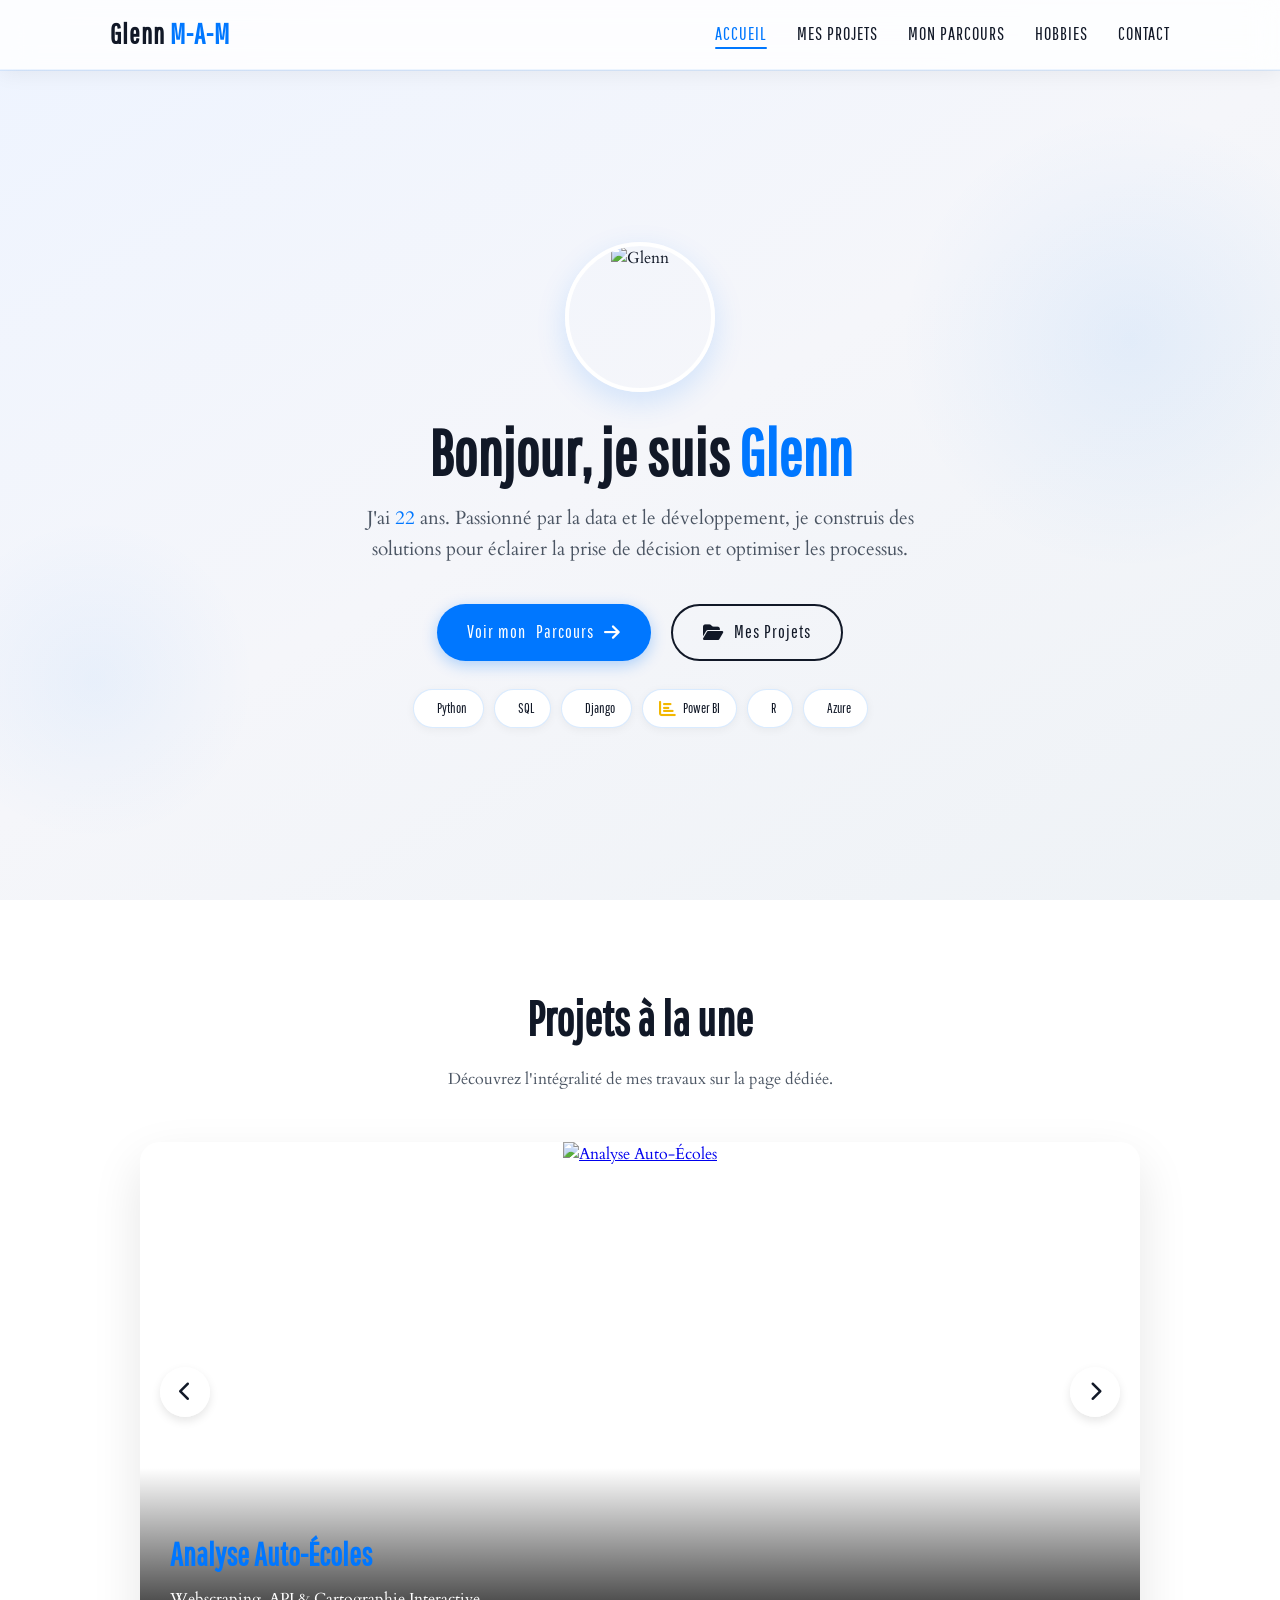
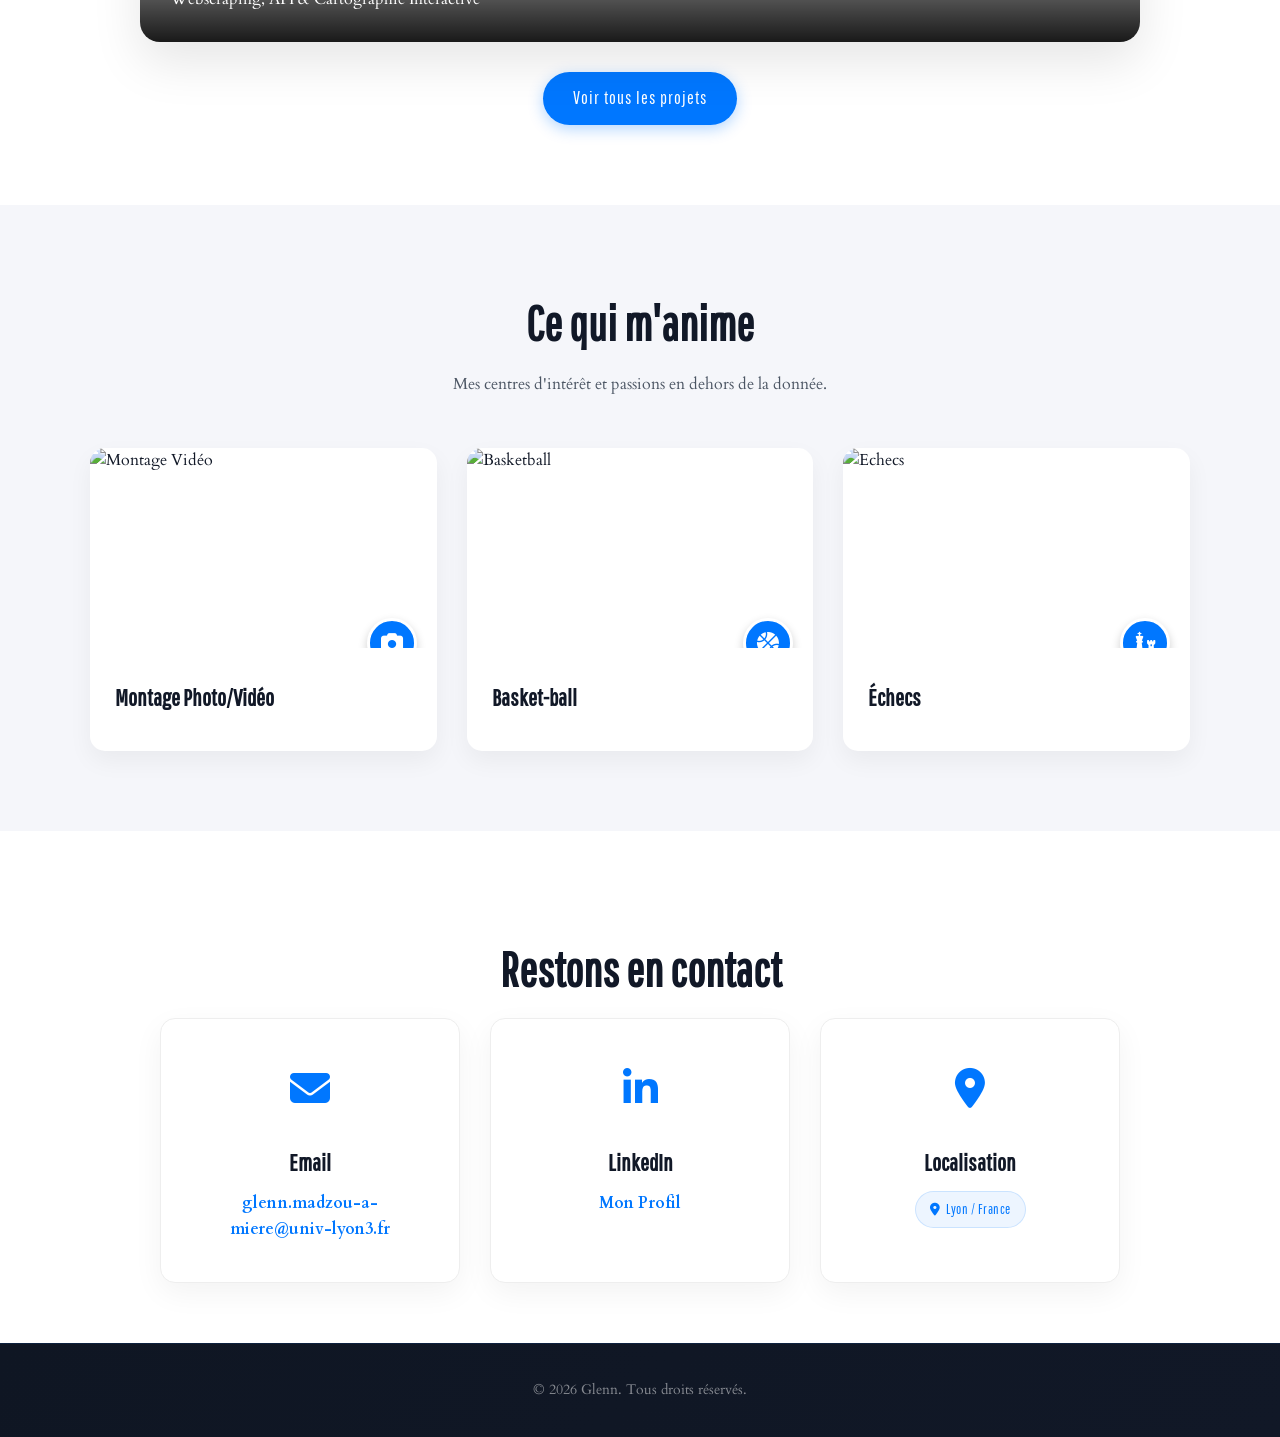
==== index.html @ 9a7e13b7 "Initial commit - Portfolio Glenn MADZOU-A-MIERE" ====
<!DOCTYPE html>
<html lang="fr">
<head>
    <meta charset="UTF-8">
    <meta name="viewport" content="width=device-width, initial-scale=1.0">
    <title>Portfolio — Glenn</title>
    
    <link href="https://fonts.googleapis.com/css2?family=Cardo&family=Pathway+Gothic+One&display=swap" rel="stylesheet">
    <link rel="stylesheet" href="https://cdnjs.cloudflare.com/ajax/libs/font-awesome/6.4.0/css/all.min.css">
    <link rel="stylesheet" href="https://cdn.jsdelivr.net/gh/devicons/devicon@v2.16.0/devicon.min.css">
    <link rel="stylesheet" href="./css/global.css">
    <style>
        /* Skill badges in hero */
        .hero-skills {
            display: flex;
            flex-wrap: wrap;
            justify-content: center;
            gap: 10px;
            margin-top: 28px;
        }
        .skill-badge {
            display: inline-flex;
            align-items: center;
            gap: 7px;
            padding: 7px 16px;
            background: var(--white);
            border: 1px solid rgba(0,119,255,0.15);
            border-radius: 30px;
            font-family: var(--font-title);
            font-size: 14px;
            color: var(--dark);
            box-shadow: 0 2px 10px rgba(0,0,0,0.05);
            transition: transform 0.2s ease, box-shadow 0.2s ease, border-color 0.2s ease;
        }
        .skill-badge i { font-size: 17px; }
        .skill-badge:hover {
            transform: translateY(-3px);
            box-shadow: 0 8px 20px rgba(0,119,255,0.12);
            border-color: rgba(0,119,255,0.35);
        }
        /* Modernized contact card */
        .contact-card {
            position: relative;
            overflow: hidden;
        }
        .contact-card::before {
            content: '';
            position: absolute;
            left: 0; top: 0;
            width: 3px; height: 0;
            background: var(--primary);
            border-radius: 3px 0 0 3px;
            transition: height 0.3s ease;
        }
        .contact-card:hover::before { height: 100%; }
    </style>
</head>
<body>

    <nav class="navbar">
        <div class="nav-container">
            <a href="#" class="logo">Glenn<span> M-A-M</span></a>
            <ul class="nav-links">
                <li><a href="#accueil" class="active">Accueil</a></li>
                <li><a href="projets.html">Mes Projets</a></li>
                <li><a href="parcours.html">Mon Parcours</a></li>
                <li><a href="hobbies.html">Hobbies</a></li>
                <li><a href="#contact">Contact</a></li>
            </ul>
            <div class="burger">
                <div class="line1"></div>
                <div class="line2"></div>
                <div class="line3"></div>
            </div>
        </div>
    </nav>

    <header class="hero" id="accueil">
        <div class="hero-content">
            <div class="profile-img-container">
                <img src="./image/photoGlenn.JPG" alt="Glenn" class="profile-img">
            </div>
            
            <h1>Bonjour, je suis <span class="text-highlight">Glenn</span></h1>
            
            <p class="hero-text">
                J'ai <span id="age-span" class="text-highlight bold"></span> ans. Passionné par la data et le développement, 
                je construis des solutions pour éclairer la prise de décision et optimiser les processus.
            </p>

            <div class="cta-buttons">
                <a href="parcours.html" class="btn btn-primary">
                    Voir mon <span class="bold">Parcours</span> <i class="fa-solid fa-arrow-right"></i>
                </a>
                <a href="projets.html" class="btn btn-outline">
                    <i class="fa-solid fa-folder-open"></i> Mes Projets
                </a>
            </div>
            <div class="hero-skills">
                <span class="skill-badge"><i class="devicon-python-plain colored"></i> Python</span>
                <span class="skill-badge"><i class="devicon-postgresql-plain colored"></i> SQL</span>
                <span class="skill-badge"><i class="devicon-django-plain colored"></i> Django</span>
                <span class="skill-badge"><i class="fa-solid fa-chart-bar" style="color:#f2b700"></i> Power BI</span>
                <span class="skill-badge"><i class="devicon-r-plain colored"></i> R</span>
                <span class="skill-badge"><i class="devicon-azure-plain colored"></i> Azure</span>
            </div>
        </div>
    </header>

    <section class="projects-section" id="projets-apercu">
        <h2 class="section-title">Projets à la une</h2>
        <p class="section-subtitle">Découvrez l'intégralité de mes travaux sur la page dédiée.</p>

        <div class="slider-container">
            <button class="slider-btn prev-btn" id="prevBtn">
                <i class="fa-solid fa-chevron-left"></i>
            </button>

            <div class="slider-wrapper">
                
                <div class="slide active">
                    <a href="projets.html" class="slide-link">
                        <img src="image/auto-ecoles.JPG" alt="Analyse Auto-Écoles">
                        <div class="slide-content">
                            <h3>Analyse Auto-Écoles</h3>
                            <p>Webscraping, API & Cartographie Interactive</p>
                        </div>
                    </a>
                </div>

                <div class="slide">
                    <a href="projets.html" class="slide-link">
                        <img src="image/sold_house.JPG" alt="Investissement Immobilier">
                        <div class="slide-content">
                            <h3>Investissement Immobilier</h3>
                            <p>Préparation de données et Dashboard dynamique</p>
                        </div>
                    </a>
                </div>

                <div class="slide">
                    <a href="projets.html" class="slide-link">
                         <img src="image/PUN_01.JPG" alt="Tableau de bord">
                        <div class="slide-content">
                            <h3>Tableau de bord Décisionnel</h3>
                            <p>État de l'art des étudiants de l'IUT de Poitiers</p>
                        </div>
                    </a>
                </div>

            </div>

            <button class="slider-btn next-btn" id="nextBtn">
                <i class="fa-solid fa-chevron-right"></i>
            </button>
            
            <div class="dots-container" id="dotsContainer"></div>
        </div>
        
        <div style="margin-top: 30px;">
            <a href="projets.html" class="btn btn-primary">Voir tous les projets</a>
        </div>
    </section>

    <section class="hobbies-section" id="hobbies">
        <div class="hobbies-container">
            <h2 class="section-title">Ce qui m'anime</h2>
            <p class="section-subtitle">Mes centres d'intérêt et passions en dehors de la donnée.</p>
            
            <div class="hobbies-grid">
                
                <a href="hobbies.html#montage" class="hobby-card">
                    <div class="hobby-img-box">
                        <img src="image/montage.JPG" alt="Montage Vidéo">
                        <div class="hobby-icon"><i class="fa-solid fa-camera"></i></div>
                    </div>
                    <div class="hobby-content">
                        <h3>Montage Photo/Vidéo</h3>
                    </div>
                </a>

                <a href="hobbies.html#basket" class="hobby-card">
                    <div class="hobby-img-box">
                        <img src="https://images.unsplash.com/photo-1546519638-68e109498ffc?ixlib=rb-4.0.3&auto=format&fit=crop&w=800&q=80" alt="Basketball">
                        <div class="hobby-icon"><i class="fa-solid fa-basketball"></i></div>
                    </div>
                    <div class="hobby-content">
                        <h3>Basket-ball</h3>
                    </div>
                </a>
                
                <a href="hobbies.html#echecs" class="hobby-card">
                    <div class="hobby-img-box">
                        <img src="./image/echecsIndex.WEBP" alt="Echecs">
                        <div class="hobby-icon"><i class="fa-solid fa-chess"></i></div>
                    </div>
                    <div class="hobby-content">
                        <h3>Échecs</h3>
                    </div>
                </a>

               
            </div>
        </div>
    </section>

    <section class="contact-section" id="contact">
        <div class="contact-container">
            <h2 class="section-title">Restons en contact</h2>
            
            <div class="contact-cards">
                
                <div class="contact-card">
                    <div class="icon-box"><i class="fa-solid fa-envelope"></i></div>
                    <h3>Email</h3>
                    <a href="mailto:glenn.madzou-a-miere@univ-lyon3.fr" class="contact-link">glenn.madzou-a-miere@univ-lyon3.fr</a>
                </div> 
                <div class="contact-card">
                    <div class="icon-box"><i class="fa-brands fa-linkedin-in"></i></div>
                    <h3>LinkedIn</h3>
                    <a href="https://www.linkedin.com/in/glenn-madzou-a-miere" target="_blank" class="contact-link">Mon Profil</a>
                </div>

                <div class="contact-card">
                    <div class="icon-box"><i class="fa-solid fa-location-dot"></i></div>
                    <h3>Localisation</h3>
                    <a href="https://share.google/5uQ5yOItN16KvZ741" target="_blank" class="location-link">
                        <i class="fa-solid fa-location-dot"></i>
                        <span>Lyon / France</span>
                    </a>
                </div>

            </div> 
        </div> 
    </section>

    <footer>
        <p>© 2026 Glenn. Tous droits réservés.</p>
    </footer>

    <script src="./js/main.js"></script>
</body>
</html>
---- css/global.css ----
/* =========================================
   GLOBAL.CSS - Style moderne pour le Portfolio
   ========================================= */

:root {
    --primary: #0077ff;
    --dark: #111827;
    --light: #f5f6fa;
    --white: #ffffff;
    --text-grey: #4b5563;
    --shadow: 0 10px 30px rgba(0, 119, 255, 0.15);
    --card-shadow: 0 10px 25px rgba(0,0,0,0.05);
    --transition: all 0.3s ease;
    
    /* Polices */
    --font-title: 'Pathway Gothic One', sans-serif;
    --font-text: 'Cardo', serif;
}

* { margin: 0; padding: 0; box-sizing: border-box; }

body {
    font-family: var(--font-text);
    background-color: var(--light);
    color: var(--dark);
    overflow-x: hidden;
    line-height: 1.6;
}

/* ================= NAVBAR ================= */
.navbar {
    background: rgba(255, 255, 255, 0.82);
    backdrop-filter: blur(14px);
    -webkit-backdrop-filter: blur(14px);
    height: 70px;
    width: 100%;
    position: fixed;
    top: 0;
    z-index: 1000;
    box-shadow: 0 1px 0 rgba(0,119,255,0.1), 0 4px 20px rgba(0,0,0,0.06);
    border-bottom: 1px solid rgba(0,119,255,0.07);
}

.nav-container {
    display: flex;
    justify-content: space-between;
    align-items: center;
    max-width: 1100px;
    margin: 0 auto;
    height: 100%;
    padding: 0 20px;
}

.logo {
    font-family: var(--font-title);
    font-size: 28px;
    text-decoration: none;
    color: var(--dark);
    font-weight: bold;
    letter-spacing: 1px;
    transition: opacity 0.2s ease;
}
.logo:hover { opacity: 0.8; }
.logo span { color: var(--primary); }

.nav-links { display: flex; list-style: none; gap: 30px; }
.nav-links li a {
    text-decoration: none;
    color: var(--dark);
    font-family: var(--font-title);
    font-size: 18px;
    text-transform: uppercase;
    transition: color 0.25s ease;
    letter-spacing: 1px;
    position: relative;
    padding-bottom: 3px;
}
/* Underline animé au hover */
.nav-links li a::after {
    content: '';
    position: absolute;
    bottom: -2px;
    left: 0;
    width: 0;
    height: 2px;
    background: var(--primary);
    border-radius: 2px;
    transition: width 0.3s ease;
}
.nav-links li a:hover::after,
.nav-links li a.active::after { width: 100%; }
.nav-links li a:hover, .nav-links li a.active { color: var(--primary); }

.burger { display: none; cursor: pointer; }
.burger div { width: 25px; height: 3px; background-color: var(--dark); margin: 5px; transition: var(--transition); }

/* ================= HERO SECTION ================= */
.hero {
    height: 100vh;
    display: flex;
    align-items: center;
    justify-content: center;
    text-align: center;
    padding: 70px 20px 0;
    background: linear-gradient(150deg, #eef4ff 0%, #f5f6fa 50%, #eef2f6 100%);
    position: relative;
    overflow: hidden;
}

/* Cercle décoratif en arrière-plan */
.hero::before {
    content: '';
    position: absolute;
    width: 500px;
    height: 500px;
    background: radial-gradient(circle, rgba(0,119,255,0.07), transparent 65%);
    top: 10%;
    right: -100px;
    border-radius: 50%;
    pointer-events: none;
}
.hero::after {
    content: '';
    position: absolute;
    width: 350px;
    height: 350px;
    background: radial-gradient(circle, rgba(0,119,255,0.05), transparent 65%);
    bottom: 5%;
    left: -80px;
    border-radius: 50%;
    pointer-events: none;
}

.hero-content { max-width: 800px; animation: fadeIn 1s ease-out; position: relative; z-index: 1; }
@keyframes fadeIn { from { opacity: 0; transform: translateY(20px); } to { opacity: 1; transform: translateY(0); } }

.profile-img-container {
    width: 150px;
    height: 150px;
    margin: 0 auto 25px;
    border-radius: 50%;
    overflow: hidden;
    border: 4px solid var(--white);
    box-shadow: var(--shadow);
}
.profile-img { width: 100%; height: 100%; object-fit: cover; }

.hero h1 {
    font-family: var(--font-title);
    font-size: 4rem;
    margin-bottom: 15px;
    color: var(--dark);
    line-height: 1.1;
}
.text-highlight { color: var(--primary); }

.hero-text {
    font-size: 1.2rem;
    color: var(--text-grey);
    margin-bottom: 40px;
    max-width: 600px;
    margin-left: auto;
    margin-right: auto;
}

.cta-buttons { display: flex; gap: 20px; justify-content: center; flex-wrap: wrap; }
.btn {
    padding: 12px 30px;
    border-radius: 50px;
    text-decoration: none;
    font-family: var(--font-title);
    font-size: 18px;
    letter-spacing: 1px;
    transition: var(--transition);
    display: inline-flex;
    align-items: center;
    gap: 10px;
}
.btn-primary { background-color: var(--primary); color: var(--white); box-shadow: 0 4px 15px rgba(0, 119, 255, 0.3); }
.btn-primary:hover { background-color: #005ecb; transform: translateY(-3px); }
.btn-outline { border: 2px solid var(--dark); color: var(--dark); }
.btn-outline:hover { background-color: var(--dark); color: var(--white); transform: translateY(-3px); }

/* ================= PROJECTS SLIDER ================= */
.projects-section { padding: 80px 20px; background: var(--white); text-align: center; }
.section-title { font-family: var(--font-title); font-size: 3rem; color: var(--dark); margin-bottom: 10px; }
.section-subtitle { color: var(--text-grey); margin-bottom: 50px; }

.slider-container {
    max-width: 1000px;
    margin: 0 auto;
    position: relative;
    overflow: hidden;
    border-radius: 20px;
    box-shadow: 0 20px 50px rgba(0,0,0,0.1);
}

.slider-wrapper { 
    height: 500px; 
    position: relative; 
    width: 100%;
}

/* --- CORRECTION ICI : GESTION DES SLIDES --- */
.slide {
    position: absolute; 
    top: 0; left: 0; 
    width: 100%; height: 100%;
    opacity: 0; 
    transition: opacity 0.6s ease-in-out;
    
    /* C'EST CETTE LIGNE QUI RÉPARE LES FLÈCHES : */
    pointer-events: none; /* Empêche l'image invisible de bloquer les clics */
    
    z-index: 1;
}

.slide.active { 
    opacity: 1; 
    pointer-events: all; /* Réactive les clics quand l'image est visible */
    z-index: 2;
}

.slide-link { display: block; width: 100%; height: 100%; position: relative; }
.slide img { width: 100%; height: 100%; object-fit: cover; transition: transform 0.8s ease; }
.slide:hover img { transform: scale(1.05); }

.slide-content {
    position: absolute; bottom: 0; left: 0; width: 100%;
    background: linear-gradient(to top, rgba(0,0,0,0.9), rgba(0,0,0,0));
    padding: 60px 30px 30px;
    text-align: left;
    color: var(--white);
    transform: translateY(20px);
    transition: transform 0.4s ease;
}
.slide.active .slide-content { transform: translateY(0); }
.slide-content h3 { font-family: var(--font-title); font-size: 32px; margin-bottom: 8px; color: var(--primary); }

/* --- CORRECTION ICI : BOUTONS FLÈCHES --- */
.slider-btn {
    position: absolute; top: 50%; transform: translateY(-50%);
    background: rgba(255,255,255,0.9);
    border: none; width: 50px; height: 50px; border-radius: 50%;
    cursor: pointer; font-size: 20px; color: var(--dark);
    box-shadow: 0 4px 10px rgba(0,0,0,0.1); transition: var(--transition); 
    
    z-index: 100; /* On force les flèches à être bien au-dessus de tout */
}
.slider-btn:hover { background: var(--primary); color: var(--white); }
.prev-btn { left: 20px; }
.next-btn { right: 20px; }

.dots-container {
    position: absolute; bottom: 20px; left: 50%; transform: translateX(-50%);
    display: flex; gap: 10px; z-index: 100;
}
.dot {
    width: 12px; height: 12px; background: rgba(255,255,255,0.5);
    border-radius: 50%; cursor: pointer; transition: var(--transition);
}
.dot.active { background: var(--primary); transform: scale(1.2); }

/* ================= CSS HOBBIES (Nouvelle version Galerie) ================= */
/* ================= HOBBIES SECTION (POUR L'ACCUEIL / INDEX.HTML) ================= */
/* Ce style gère uniquement les cartes de prévisualisation sur la page d'accueil */

.hobbies-section {
    padding: 80px 20px;
    background-color: var(--light);
    text-align: center;
}

.hobbies-container { 
    max-width: 1100px; 
    margin: 0 auto; 
}

/* La grille des cartes sur l'accueil */
.hobbies-grid {
    display: grid;
    /* Adapte auto : 3 colonnes sur PC, 2 ou 1 sur mobile */
    grid-template-columns: repeat(auto-fit, minmax(280px, 1fr));
    gap: 30px;
    margin-top: 40px;
}

/* Le style de la carte individuelle */
.hobby-card {
    background: var(--white);
    border-radius: 15px;
    overflow: hidden;
    box-shadow: var(--card-shadow);
    transition: var(--transition);
    text-align: left;
    display: block;      /* Important pour le lien <a> */
    text-decoration: none;
    color: inherit;
    position: relative;
    height: 100%;       /* Pour que toutes les cartes aient la même hauteur */
}

.hobby-card:hover {
    transform: translateY(-10px);
    box-shadow: 0 15px 30px rgba(0,0,0,0.1);
}

/* Zone Image */
.hobby-img-box {
    height: 200px;
    width: 100%;
    position: relative;
    overflow: hidden;
}

.hobby-img-box img {
    width: 100%;
    height: 100%;
    object-fit: cover;
    transition: transform 0.5s ease;
}

.hobby-card:hover .hobby-img-box img { 
    transform: scale(1.1); 
}

/* La petite icône ronde */
.hobby-icon {
    position: absolute;
    bottom: -20px;
    right: 20px;
    width: 50px;
    height: 50px;
    background: var(--primary);
    color: var(--white);
    border-radius: 50%;
    display: flex;
    align-items: center;
    justify-content: center;
    font-size: 22px;
    box-shadow: 0 4px 10px rgba(0,0,0,0.2);
    border: 3px solid var(--white);
    z-index: 2;
}

/* Contenu texte */
.hobby-content { 
    padding: 30px 25px 25px; 
}

.hobby-content h3 {
    font-family: var(--font-title);
    font-size: 24px;
    margin-bottom: 10px;
    color: var(--dark);
}

.hobby-content p {
    font-size: 15px;
    color: var(--text-grey);
    line-height: 1.5;
}
/* En-tête */
.hobbies-header {
  text-align: center;
  margin-top: 40px;
  margin-bottom: 60px;
  padding: 0 20px;
}

.hobbies-header h1 {
  font-family: 'Pathway Gothic One', sans-serif;
  font-size: 42px;
  color: #0077ff;
  margin-bottom: 10px;
}

.hobbies-header .subtitle {
  font-size: 16px;
  color: #555;
  max-width: 600px;
  margin: 0 auto;
}

/* Séparateur entre les sections */
.hobby-separator {
    border: 0;
    height: 1px;
    background-image: linear-gradient(to right, rgba(0, 0, 0, 0), rgba(0, 0, 0, 0.1), rgba(0, 0, 0, 0));
    margin: 60px 0;
}

/* --- STRUCTURE D'UNE SECTION HOBBY --- */
.hobby-section {
    max-width: 1200px;
    margin: 0 auto 40px;
    padding: 0 20px;
}

/* Texte Intro */
.hobby-intro {
    text-align: center;
    max-width: 800px;
    margin: 0 auto 40px;
}

.hobby-intro h2 {
    font-family: 'Pathway Gothic One', sans-serif;
    font-size: 32px;
    color: var(--dark);
    margin-bottom: 15px;
    display: flex;
    align-items: center;
    justify-content: center;
    gap: 10px;
}

.hobby-intro h2 i {
    color: var(--primary);
    font-size: 28px;
}

.hobby-intro p {
    font-size: 16px;
    line-height: 1.6;
    color: var(--text-grey);
}

/* --- LA GALERIE 4 ITEMS --- */
.hobby-gallery {
    display: grid;
    /* Sur grand écran : 4 colonnes égales */
    grid-template-columns: repeat(4, 1fr); 
    gap: 15px;
    width: 100%;
}

.gallery-item {
    position: relative;
    height: 250px; /* Hauteur fixe pour uniformiser */
    border-radius: 12px;
    overflow: hidden;
    box-shadow: 0 4px 15px rgba(0,0,0,0.1);
    transition: transform 0.3s ease;
    cursor: pointer;
    background: #000; /* Fond noir au cas où l'image ne charge pas */
}

/* Effet Zoom au survol */
.gallery-item:hover {
    transform: translateY(-5px);
    box-shadow: 0 10px 25px rgba(0,0,0,0.2);
}

.gallery-item img, 
.gallery-item video,
.gallery-item iframe {
    width: 100%;
    height: 100%;
    object-fit: cover; /* Remplit le carré sans déformer */
    transition: opacity 0.3s ease;
}

.gallery-item:hover img {
    opacity: 0.9;
}

/* Style spécifique pour les items vidéo (icône play) */
.video-item .play-icon {
    position: absolute;
    top: 50%;
    left: 50%;
    transform: translate(-50%, -50%);
    font-size: 40px;
    color: white;
    opacity: 0.8;
    text-shadow: 0 2px 10px rgba(0,0,0,0.5);
    pointer-events: none;
}

/* --- RESPONSIVE --- */

/* Tablette : Grille 2x2 */
@media (max-width: 900px) {
    .hobby-gallery {
        grid-template-columns: repeat(2, 1fr);
    }
}

/* Mobile : Les uns sous les autres */
@media (max-width: 500px) {
    .hobby-gallery {
        grid-template-columns: 1fr;
    }
    .gallery-item {
        height: 200px;
    }
    .hobbies-header h1 {
        font-size: 32px;
    }
}

/* ================= CONTACT SECTION ================= */
.contact-section { padding: 100px 20px 60px; background: var(--white); text-align: center; }
.contact-intro { max-width: 600px; margin: 0 auto 50px; color: var(--text-grey); }

.contact-cards { display: flex; justify-content: center; gap: 30px; flex-wrap: wrap; }

.contact-card {
    background: var(--white); 
    padding: 40px; 
    border-radius: 15px; 
    width: 100%;
    max-width: 300px; 
    box-shadow: 0 10px 30px rgba(0,0,0,0.05); 
    transition: var(--transition); 
    border: 1px solid #eee;
}

.contact-card:hover { transform: translateY(-10px); border-color: var(--primary); }

.icon-box { font-size: 40px; color: var(--primary); margin-bottom: 20px; }
.contact-card h3 { font-family: var(--font-title); font-size: 24px; margin-bottom: 10px; }
.contact-link { color: var(--primary); text-decoration: none; font-weight: bold; }

/* ================= FOOTER ================= */
footer {
    text-align: center;
    padding: 35px 20px;
    background: linear-gradient(135deg, #0f1623 0%, #111827 100%);
    color: rgba(255,255,255,0.5);
    font-size: 14px;
    border-top: 1px solid rgba(0,119,255,0.12);
}

/* ================= LOCATION LINK (global — utilisé sur index.html) ================= */
.location-link {
    display: inline-flex;
    align-items: center;
    gap: 6px;
    padding: 6px 14px;
    border-radius: 30px;
    background: rgba(0,119,255,0.07);
    color: var(--primary);
    text-decoration: none;
    font-size: 14px;
    font-family: var(--font-title);
    letter-spacing: 0.5px;
    transition: background 0.25s ease, color 0.25s ease, transform 0.2s ease, box-shadow 0.25s ease;
    border: 1px solid rgba(0,119,255,0.15);
}
.location-link i { font-size: 13px; flex-shrink: 0; transition: transform 0.25s ease; }
.location-link:hover {
    background: var(--primary);
    color: #fff;
    border-color: var(--primary);
    transform: translateY(-2px);
    box-shadow: 0 6px 16px rgba(0,119,255,0.25);
}
.location-link:hover i { transform: scale(1.2); }

/* ================= PAGE PROJETS ================= */
.page-header {
    text-align: center;
    padding: 60px 20px 40px;
    background: var(--white);
}

.projects-container {
    max-width: 1100px;
    margin: 0 auto;
    padding: 20px 20px 80px;
}

.year-section {
    margin-bottom: 60px;
}

.year-title {
    font-family: var(--font-title);
    font-size: 36px;
    color: var(--primary);
    border-bottom: 2px solid #e0e0e0;
    padding-bottom: 10px;
    margin-bottom: 30px;
    display: inline-block;
}

.projects-grid {
    display: grid;
    grid-template-columns: repeat(auto-fit, minmax(300px, 1fr));
    gap: 30px;
}

/* --- CARTES PROJETS --- */
.project-card {
    position: relative;
    height: 250px;
    border-radius: 15px;
    overflow: hidden;
    cursor: pointer;
    box-shadow: var(--card-shadow);
    transition: var(--transition);
}

.project-card img {
    width: 100%;
    height: 100%;
    object-fit: cover;
    transition: transform 0.5s ease;
}

.project-overlay {
    position: absolute;
    top: 0;
    left: 0;
    width: 100%;
    height: 100%;
    background: rgba(0, 119, 255, 0.85);
    color: var(--white);
    display: flex;
    flex-direction: column;
    justify-content: center;
    align-items: center;
    opacity: 0;
    transition: opacity 0.3s ease;
}

.project-overlay h3 {
    font-family: var(--font-title);
    font-size: 28px;
    margin-bottom: 5px;
    transform: translateY(20px);
    transition: transform 0.3s ease;
}

.project-overlay span {
    font-size: 16px;
    font-weight: bold;
    transform: translateY(20px);
    transition: transform 0.3s ease 0.1s;
}

.project-overlay i {
    font-size: 30px;
    margin-top: 15px;
    transform: scale(0);
    transition: transform 0.3s ease 0.2s;
}

.project-card:hover { transform: translateY(-5px); }
.project-card:hover img { transform: scale(1.1); }
.project-card:hover .project-overlay { opacity: 1; }
.project-card:hover .project-overlay h3,
.project-card:hover .project-overlay span { transform: translateY(0); }
.project-card:hover .project-overlay i { transform: scale(1); }

/* ================= MODALE (POP-UP) ================= */
.modal {
    display: none;
    position: fixed; 
    z-index: 2000; 
    left: 0;
    top: 0;
    width: 100%; 
    height: 100%; 
    overflow: auto; 
    background-color: rgba(0,0,0,0.6);
    backdrop-filter: blur(5px);
    animation: fadeInModal 0.3s;
}

@keyframes fadeInModal { from {opacity: 0;} to {opacity: 1;} }

.modal-content {
    background-color: var(--white);
    margin: 10% auto;
    padding: 40px;
    border-radius: 15px;
    width: 90%;
    max-width: 600px;
    position: relative;
    box-shadow: 0 25px 50px rgba(0,0,0,0.2);
    animation: slideInModal 0.3s;
}

@keyframes slideInModal { from {transform: translateY(-50px);} to {transform: translateY(0);} }

.close-modal {
    color: #aaa;
    float: right;
    font-size: 28px;
    font-weight: bold;
    cursor: pointer;
    transition: 0.2s;
}

.close-modal:hover { color: var(--dark); }

#modal-title {
    font-family: var(--font-title);
    font-size: 32px;
    color: var(--primary);
    margin-bottom: 10px;
}

.modal-meta {
    font-size: 14px;
    color: #888;
    margin-bottom: 15px;
    text-transform: uppercase;
    letter-spacing: 1px;
}

.tech-badge {
    display: inline-block;
    background: #eef2f6;
    color: var(--dark);
    padding: 5px 12px;
    border-radius: 4px;
    font-size: 14px;
    font-weight: bold;
    margin-bottom: 20px;
}

.modal-description {
    font-size: 16px;
    line-height: 1.6;
    color: var(--text-grey);
    margin-bottom: 30px;
}

.modal-actions {
    display: flex;
    gap: 15px;
    flex-wrap: wrap;
}

/* Responsive */
@media (max-width: 768px) {
    .nav-links {
        position: absolute; right: 0; height: 92vh; top: 70px;
        background-color: var(--white); display: flex; flex-direction: column;
        align-items: center; justify-content: center; width: 100%;
        transform: translateX(100%); transition: transform 0.5s ease-in;
        box-shadow: -5px 0 15px rgba(0,0,0,0.05);
    }
    .nav-links.nav-active { transform: translateX(0%); }
    .burger { display: block; }
    
    .hero h1 { font-size: 2.8rem; }
    .slider-wrapper { height: 400px; }
    .slide-content h3 { font-size: 24px; }
    
    /* Modal responsive */
    .modal-content { margin: 20% auto; width: 95%; padding: 25px; }
    .modal-actions { flex-direction: column; }
    .modal-actions .btn { width: 100%; justify-content: center; }
}
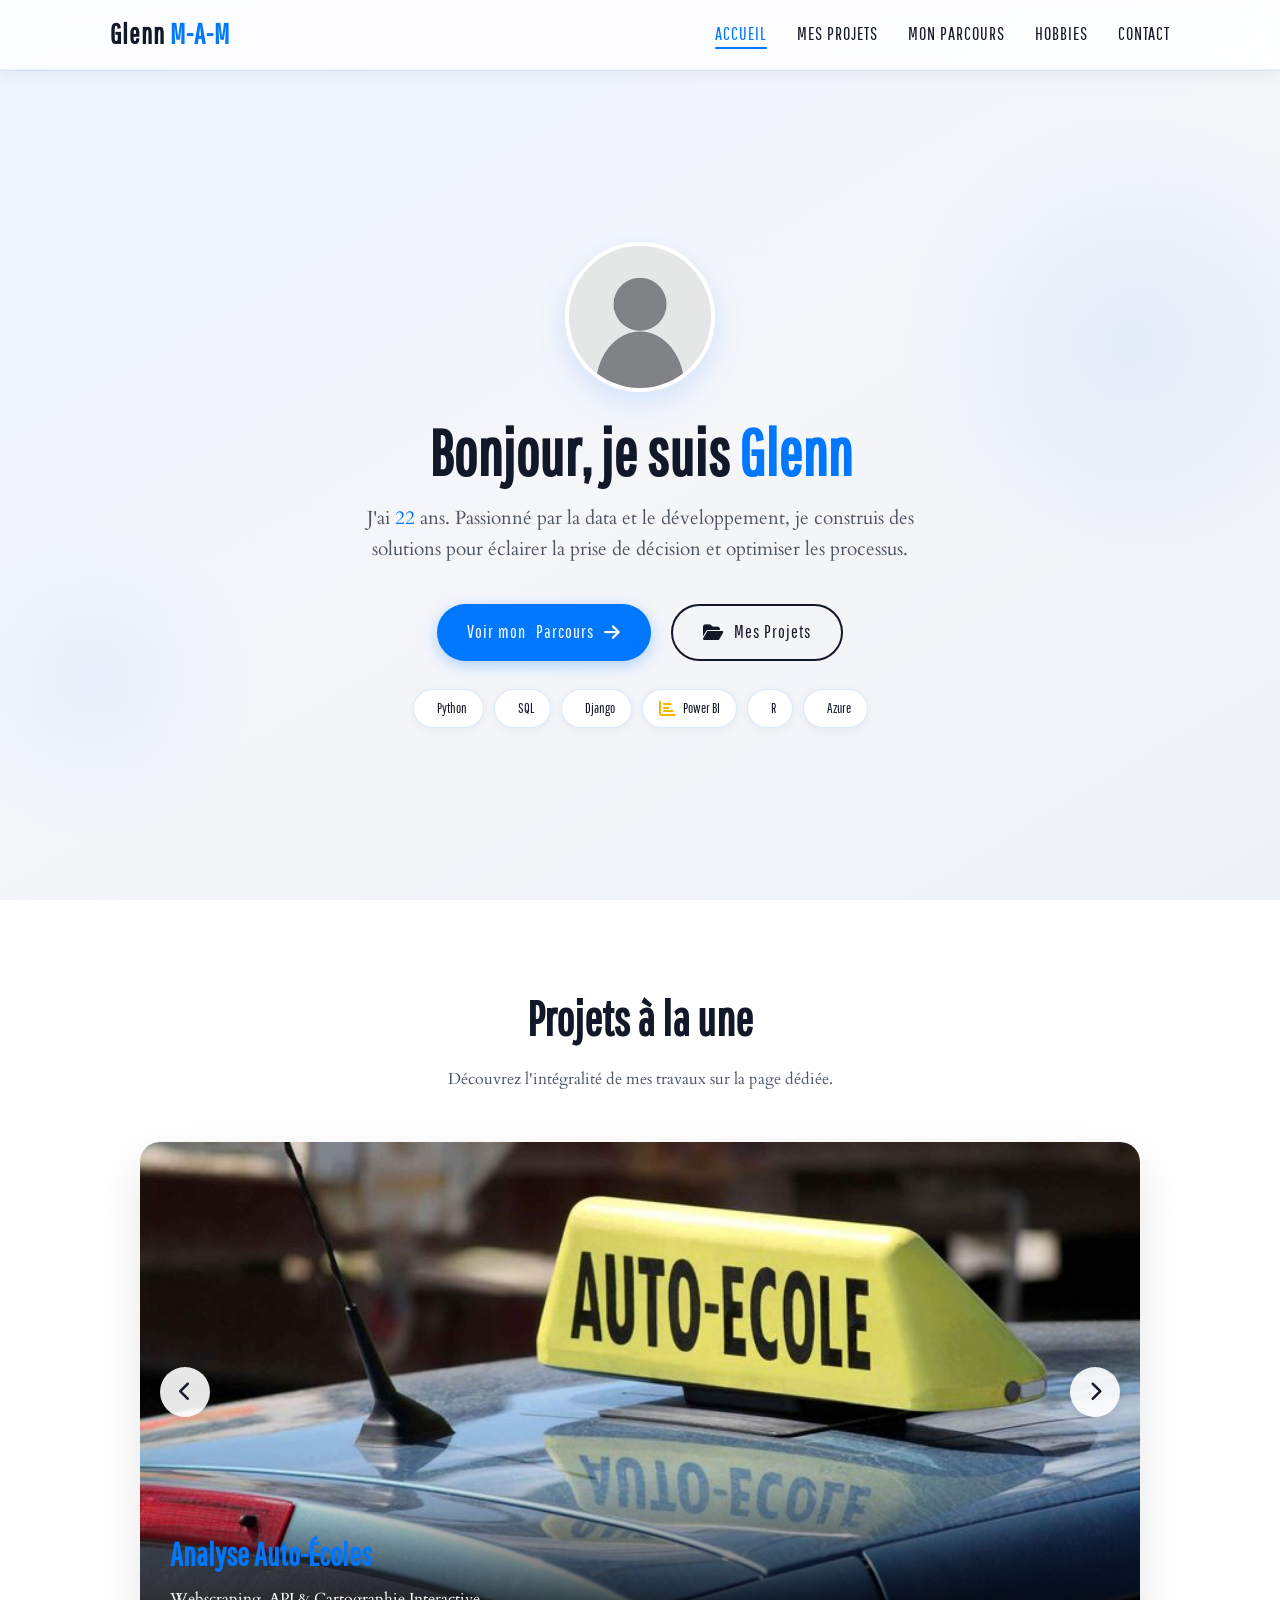
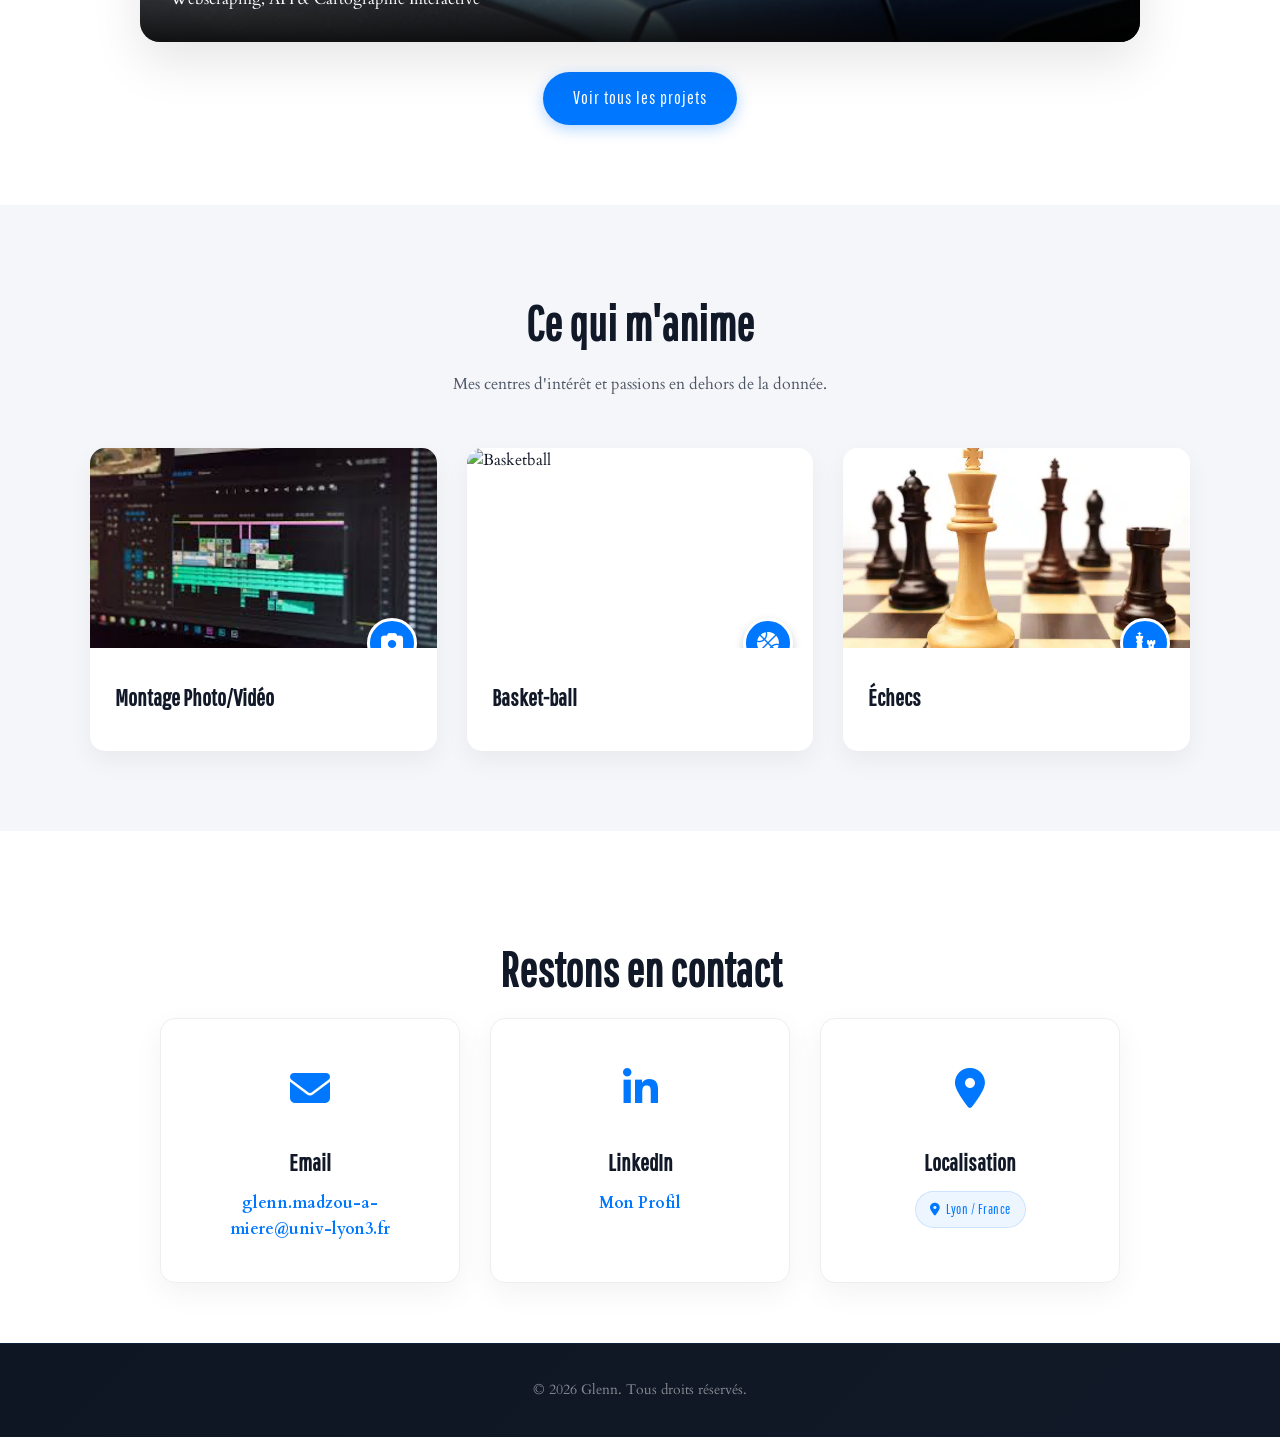
==== commit b986c3db: "Fix: lowercase image extensions for Linux/GitHub Pages + exclude node_modules" ====
--- a/index.html
+++ b/index.html
@@ -78,7 +78,7 @@
     <header class="hero" id="accueil">
         <div class="hero-content">
             <div class="profile-img-container">
-                <img src="./image/photoGlenn.JPG" alt="Glenn" class="profile-img">
+                <img src="./image/photoGlenn.jpg" alt="Glenn" class="profile-img">
             </div>
             
             <h1>Bonjour, je suis <span class="text-highlight">Glenn</span></h1>
@@ -120,7 +120,7 @@
                 
                 <div class="slide active">
                     <a href="projets.html" class="slide-link">
-                        <img src="image/auto-ecoles.JPG" alt="Analyse Auto-Écoles">
+                        <img src="image/auto-ecoles.jpg" alt="Analyse Auto-Écoles">
                         <div class="slide-content">
                             <h3>Analyse Auto-Écoles</h3>
                             <p>Webscraping, API & Cartographie Interactive</p>
@@ -130,7 +130,7 @@
 
                 <div class="slide">
                     <a href="projets.html" class="slide-link">
-                        <img src="image/sold_house.JPG" alt="Investissement Immobilier">
+                        <img src="image/sold_house.jpg" alt="Investissement Immobilier">
                         <div class="slide-content">
                             <h3>Investissement Immobilier</h3>
                             <p>Préparation de données et Dashboard dynamique</p>
@@ -140,7 +140,7 @@
 
                 <div class="slide">
                     <a href="projets.html" class="slide-link">
-                         <img src="image/PUN_01.JPG" alt="Tableau de bord">
+                         <img src="image/PUN_01.jpg" alt="Tableau de bord">
                         <div class="slide-content">
                             <h3>Tableau de bord Décisionnel</h3>
                             <p>État de l'art des étudiants de l'IUT de Poitiers</p>
@@ -171,7 +171,7 @@
                 
                 <a href="hobbies.html#montage" class="hobby-card">
                     <div class="hobby-img-box">
-                        <img src="image/montage.JPG" alt="Montage Vidéo">
+                        <img src="image/montage.jpg" alt="Montage Vidéo">
                         <div class="hobby-icon"><i class="fa-solid fa-camera"></i></div>
                     </div>
                     <div class="hobby-content">
@@ -191,7 +191,7 @@
                 
                 <a href="hobbies.html#echecs" class="hobby-card">
                     <div class="hobby-img-box">
-                        <img src="./image/echecsIndex.WEBP" alt="Echecs">
+                        <img src="./image/echecsIndex.webp" alt="Echecs">
                         <div class="hobby-icon"><i class="fa-solid fa-chess"></i></div>
                     </div>
                     <div class="hobby-content">
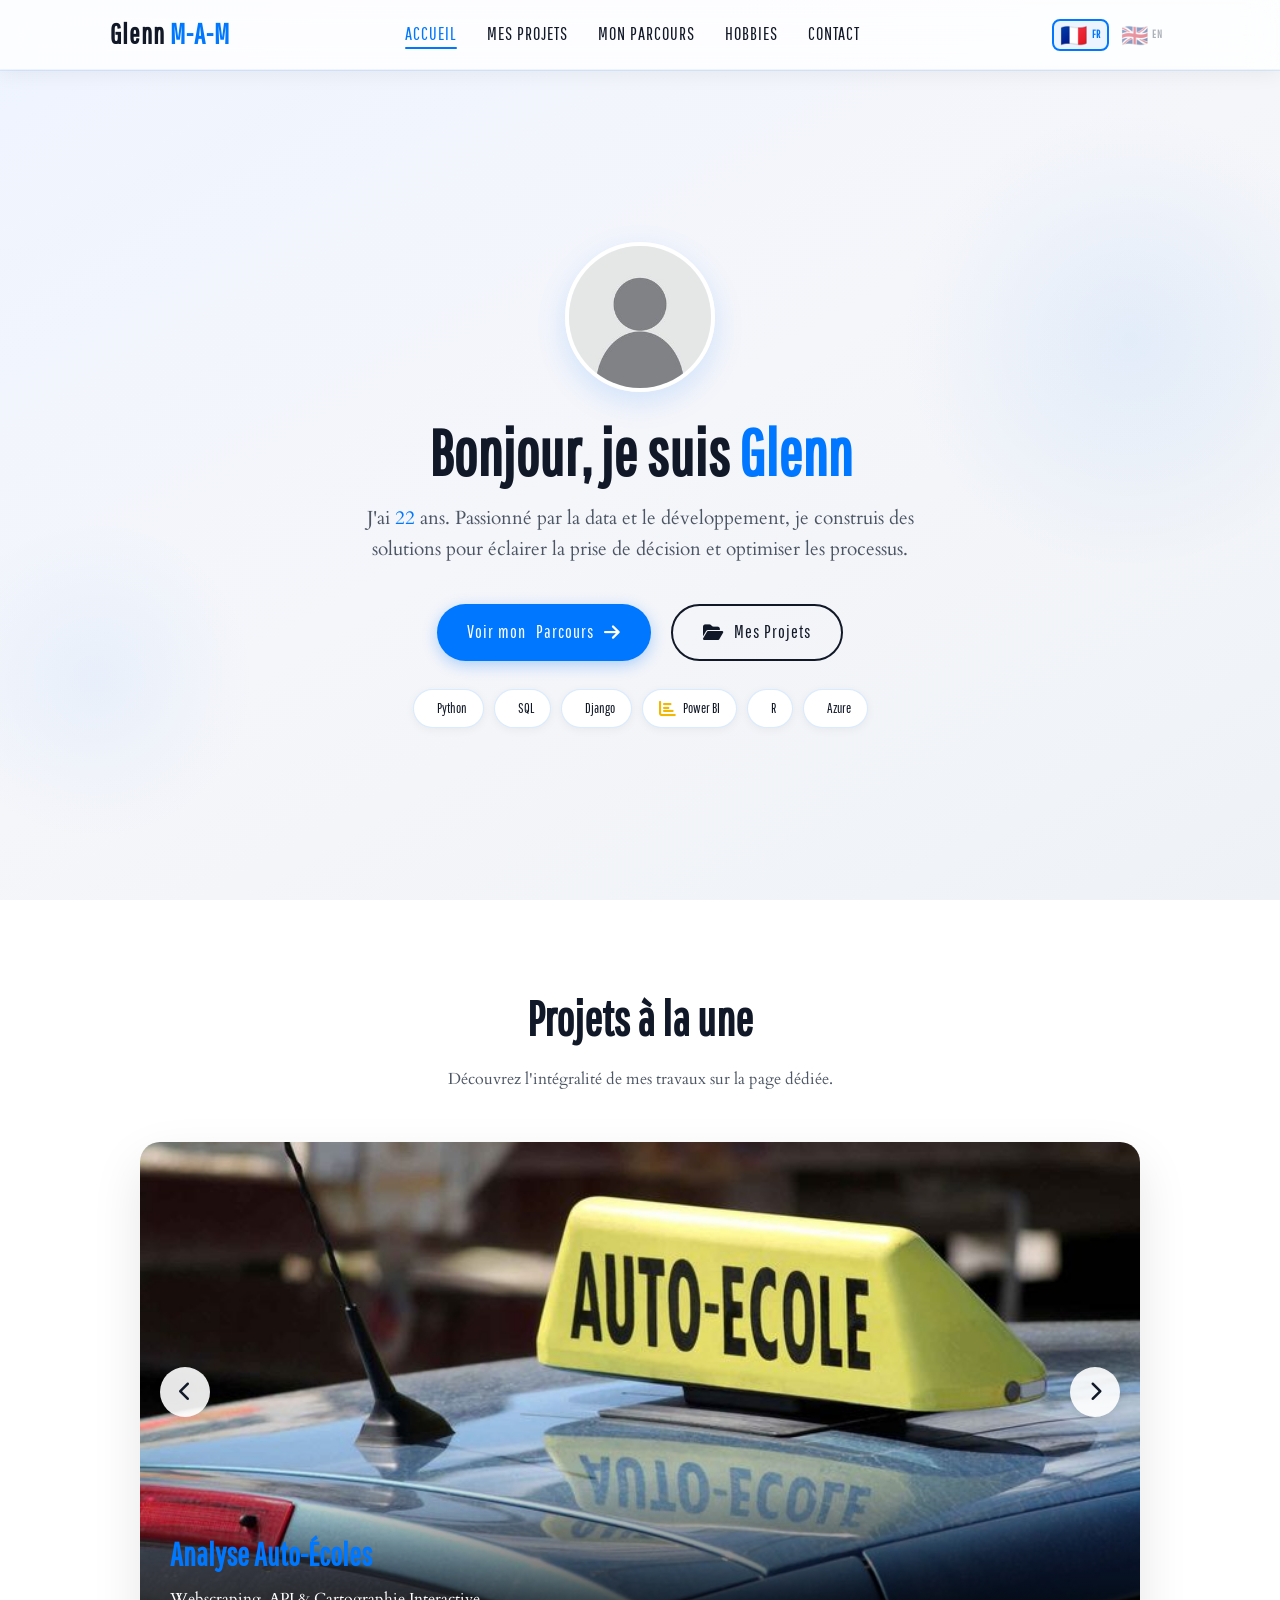
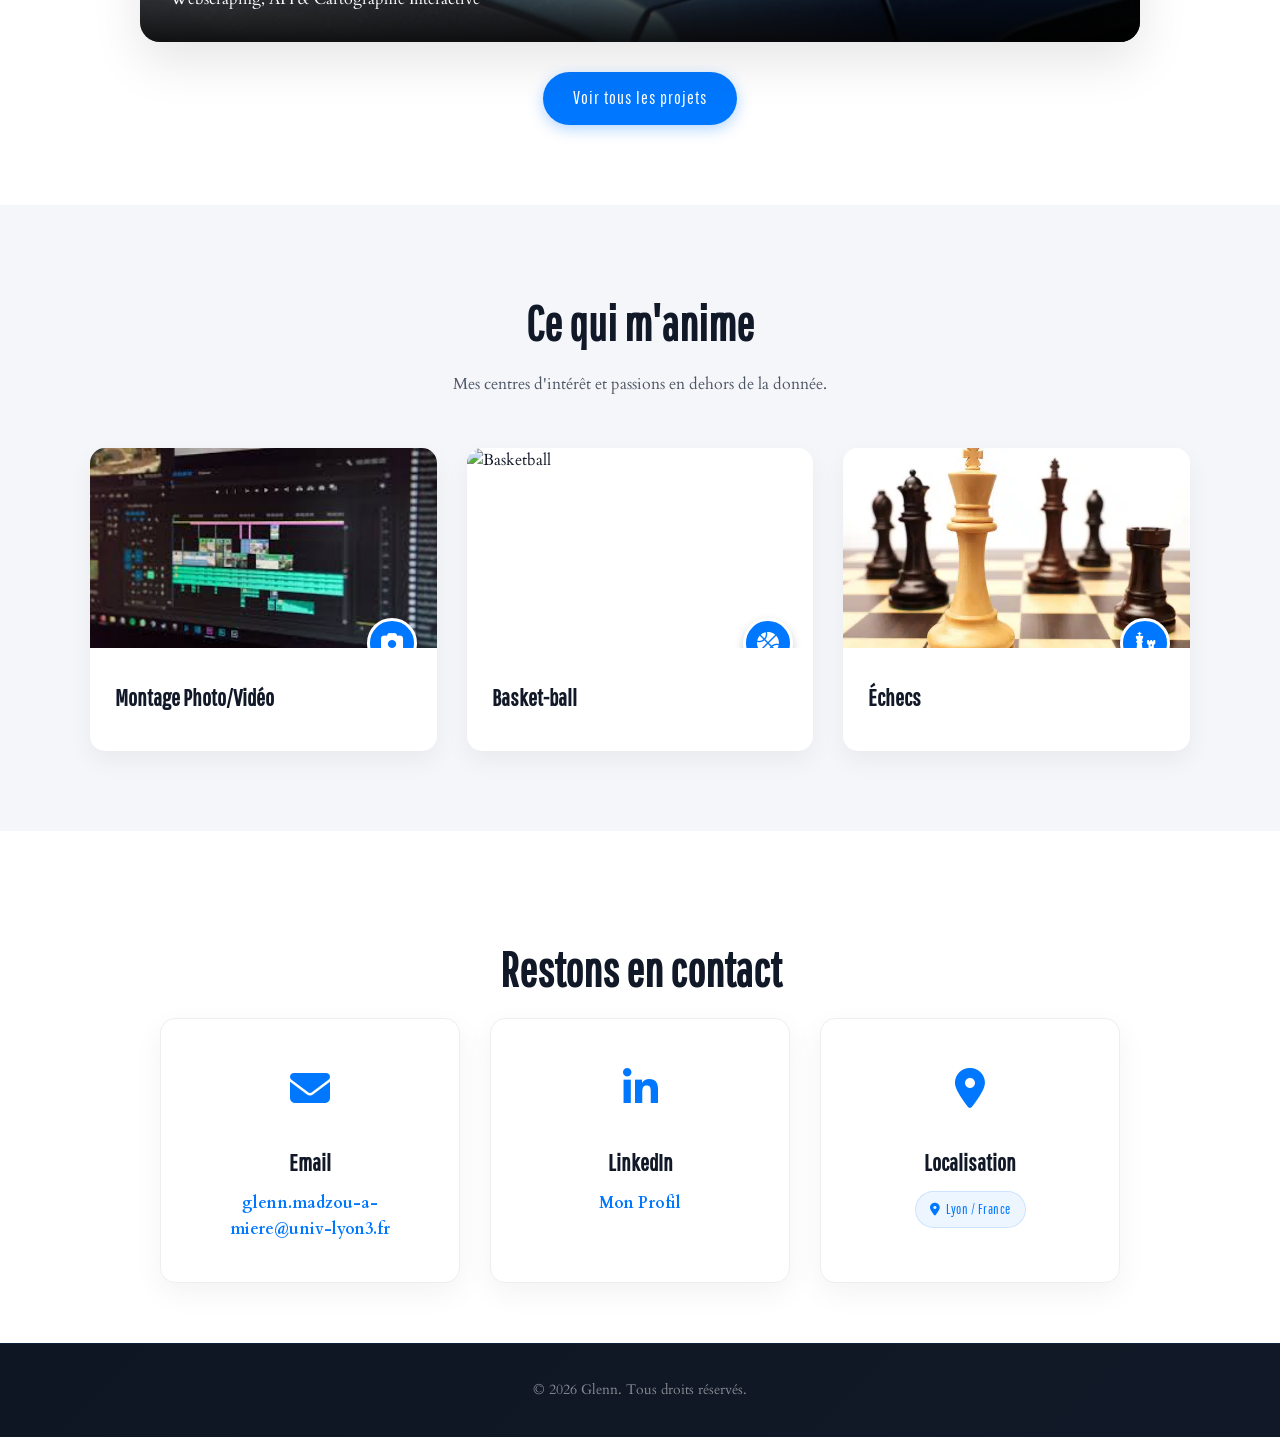
==== commit 75746404: "feat: Add FR/EN language switcher + QR code in README" ====
--- a/index.html
+++ b/index.html
@@ -61,17 +61,21 @@
         <div class="nav-container">
             <a href="#" class="logo">Glenn<span> M-A-M</span></a>
             <ul class="nav-links">
-                <li><a href="#accueil" class="active">Accueil</a></li>
-                <li><a href="projets.html">Mes Projets</a></li>
-                <li><a href="parcours.html">Mon Parcours</a></li>
+                <li><a href="#accueil" class="active" data-i18n="nav.home">Accueil</a></li>
+                <li><a href="projets.html" data-i18n="nav.projects">Mes Projets</a></li>
+                <li><a href="parcours.html" data-i18n="nav.journey">Mon Parcours</a></li>
                 <li><a href="hobbies.html">Hobbies</a></li>
-                <li><a href="#contact">Contact</a></li>
+                <li><a href="#contact" data-i18n="nav.contact">Contact</a></li>
             </ul>
             <div class="burger">
                 <div class="line1"></div>
                 <div class="line2"></div>
                 <div class="line3"></div>
             </div>
+            <div class="lang-toggle">
+                <button class="lang-btn active" data-lang="fr" aria-label="Français">🇫🇷 <span class="lang-code">FR</span></button>
+                <button class="lang-btn" data-lang="en" aria-label="English">🇬🇧 <span class="lang-code">EN</span></button>
+            </div>
         </div>
     </nav>
 
@@ -81,18 +85,18 @@
                 <img src="./image/photoGlenn.jpg" alt="Glenn" class="profile-img">
             </div>
             
-            <h1>Bonjour, je suis <span class="text-highlight">Glenn</span></h1>
-            
-            <p class="hero-text">
+            <h1 data-i18n="hero.greeting">Bonjour, je suis <span class="text-highlight">Glenn</span></h1>
+            
+            <p class="hero-text" data-i18n="hero.text">
                 J'ai <span id="age-span" class="text-highlight bold"></span> ans. Passionné par la data et le développement, 
                 je construis des solutions pour éclairer la prise de décision et optimiser les processus.
             </p>
 
             <div class="cta-buttons">
-                <a href="parcours.html" class="btn btn-primary">
+                <a href="parcours.html" class="btn btn-primary" data-i18n="hero.btn.journey">
                     Voir mon <span class="bold">Parcours</span> <i class="fa-solid fa-arrow-right"></i>
                 </a>
-                <a href="projets.html" class="btn btn-outline">
+                <a href="projets.html" class="btn btn-outline" data-i18n="hero.btn.projects">
                     <i class="fa-solid fa-folder-open"></i> Mes Projets
                 </a>
             </div>
@@ -108,8 +112,8 @@
     </header>
 
     <section class="projects-section" id="projets-apercu">
-        <h2 class="section-title">Projets à la une</h2>
-        <p class="section-subtitle">Découvrez l'intégralité de mes travaux sur la page dédiée.</p>
+        <h2 class="section-title" data-i18n="featured.title">Projets à la une</h2>
+        <p class="section-subtitle" data-i18n="featured.subtitle">Découvrez l'intégralité de mes travaux sur la page dédiée.</p>
 
         <div class="slider-container">
             <button class="slider-btn prev-btn" id="prevBtn">
@@ -122,8 +126,8 @@
                     <a href="projets.html" class="slide-link">
                         <img src="image/auto-ecoles.jpg" alt="Analyse Auto-Écoles">
                         <div class="slide-content">
-                            <h3>Analyse Auto-Écoles</h3>
-                            <p>Webscraping, API & Cartographie Interactive</p>
+                            <h3 data-i18n="featured.slide1.title">Analyse Auto-Écoles</h3>
+                            <p data-i18n="featured.slide1.desc">Webscraping, API & Cartographie Interactive</p>
                         </div>
                     </a>
                 </div>
@@ -132,8 +136,8 @@
                     <a href="projets.html" class="slide-link">
                         <img src="image/sold_house.jpg" alt="Investissement Immobilier">
                         <div class="slide-content">
-                            <h3>Investissement Immobilier</h3>
-                            <p>Préparation de données et Dashboard dynamique</p>
+                            <h3 data-i18n="featured.slide2.title">Investissement Immobilier</h3>
+                            <p data-i18n="featured.slide2.desc">Préparation de données et Dashboard dynamique</p>
                         </div>
                     </a>
                 </div>
@@ -142,8 +146,8 @@
                     <a href="projets.html" class="slide-link">
                          <img src="image/PUN_01.jpg" alt="Tableau de bord">
                         <div class="slide-content">
-                            <h3>Tableau de bord Décisionnel</h3>
-                            <p>État de l'art des étudiants de l'IUT de Poitiers</p>
+                            <h3 data-i18n="featured.slide3.title">Tableau de bord Décisionnel</h3>
+                            <p data-i18n="featured.slide3.desc">État de l'art des étudiants de l'IUT de Poitiers</p>
                         </div>
                     </a>
                 </div>
@@ -158,14 +162,14 @@
         </div>
         
         <div style="margin-top: 30px;">
-            <a href="projets.html" class="btn btn-primary">Voir tous les projets</a>
+            <a href="projets.html" class="btn btn-primary" data-i18n="featured.all">Voir tous les projets</a>
         </div>
     </section>
 
     <section class="hobbies-section" id="hobbies">
         <div class="hobbies-container">
-            <h2 class="section-title">Ce qui m'anime</h2>
-            <p class="section-subtitle">Mes centres d'intérêt et passions en dehors de la donnée.</p>
+            <h2 class="section-title" data-i18n="index.hobbies.title">Ce qui m'anime</h2>
+            <p class="section-subtitle" data-i18n="index.hobbies.subtitle">Mes centres d'intérêt et passions en dehors de la donnée.</p>
             
             <div class="hobbies-grid">
                 
@@ -175,7 +179,7 @@
                         <div class="hobby-icon"><i class="fa-solid fa-camera"></i></div>
                     </div>
                     <div class="hobby-content">
-                        <h3>Montage Photo/Vidéo</h3>
+                        <h3 data-i18n="index.hobbies.video">Montage Photo/Vidéo</h3>
                     </div>
                 </a>
 
@@ -185,7 +189,7 @@
                         <div class="hobby-icon"><i class="fa-solid fa-basketball"></i></div>
                     </div>
                     <div class="hobby-content">
-                        <h3>Basket-ball</h3>
+                        <h3 data-i18n="index.hobbies.basket">Basket-ball</h3>
                     </div>
                 </a>
                 
@@ -195,7 +199,7 @@
                         <div class="hobby-icon"><i class="fa-solid fa-chess"></i></div>
                     </div>
                     <div class="hobby-content">
-                        <h3>Échecs</h3>
+                        <h3 data-i18n="index.hobbies.chess">Échecs</h3>
                     </div>
                 </a>
 
@@ -206,24 +210,24 @@
 
     <section class="contact-section" id="contact">
         <div class="contact-container">
-            <h2 class="section-title">Restons en contact</h2>
+            <h2 class="section-title" data-i18n="contact.title">Restons en contact</h2>
             
             <div class="contact-cards">
                 
                 <div class="contact-card">
                     <div class="icon-box"><i class="fa-solid fa-envelope"></i></div>
-                    <h3>Email</h3>
+                    <h3 data-i18n="contact.email.label">Email</h3>
                     <a href="mailto:glenn.madzou-a-miere@univ-lyon3.fr" class="contact-link">glenn.madzou-a-miere@univ-lyon3.fr</a>
                 </div> 
                 <div class="contact-card">
                     <div class="icon-box"><i class="fa-brands fa-linkedin-in"></i></div>
-                    <h3>LinkedIn</h3>
-                    <a href="https://www.linkedin.com/in/glenn-madzou-a-miere" target="_blank" class="contact-link">Mon Profil</a>
+                    <h3 data-i18n="contact.linkedin.label">LinkedIn</h3>
+                    <a href="https://www.linkedin.com/in/glenn-madzou-a-miere" target="_blank" class="contact-link" data-i18n="contact.linkedin.link">Mon Profil</a>
                 </div>
 
                 <div class="contact-card">
                     <div class="icon-box"><i class="fa-solid fa-location-dot"></i></div>
-                    <h3>Localisation</h3>
+                    <h3 data-i18n="contact.location.label">Localisation</h3>
                     <a href="https://share.google/5uQ5yOItN16KvZ741" target="_blank" class="location-link">
                         <i class="fa-solid fa-location-dot"></i>
                         <span>Lyon / France</span>
@@ -235,9 +239,11 @@
     </section>
 
     <footer>
-        <p>© 2026 Glenn. Tous droits réservés.</p>
+        <p data-i18n="footer">© 2026 Glenn. Tous droits réservés.</p>
     </footer>
 
+    <script src="./js/i18n.js"></script>
     <script src="./js/main.js"></script>
+    <script src="./js/age.js"></script>
 </body>
 </html>
--- a/css/global.css
+++ b/css/global.css
@@ -1,759 +1,811 @@
-/* =========================================
-   GLOBAL.CSS - Style moderne pour le Portfolio
-   ========================================= */
-
-:root {
-    --primary: #0077ff;
-    --dark: #111827;
-    --light: #f5f6fa;
-    --white: #ffffff;
-    --text-grey: #4b5563;
-    --shadow: 0 10px 30px rgba(0, 119, 255, 0.15);
-    --card-shadow: 0 10px 25px rgba(0,0,0,0.05);
-    --transition: all 0.3s ease;
-    
-    /* Polices */
-    --font-title: 'Pathway Gothic One', sans-serif;
-    --font-text: 'Cardo', serif;
-}
-
-* { margin: 0; padding: 0; box-sizing: border-box; }
-
-body {
-    font-family: var(--font-text);
-    background-color: var(--light);
-    color: var(--dark);
-    overflow-x: hidden;
-    line-height: 1.6;
-}
-
-/* ================= NAVBAR ================= */
-.navbar {
-    background: rgba(255, 255, 255, 0.82);
-    backdrop-filter: blur(14px);
-    -webkit-backdrop-filter: blur(14px);
-    height: 70px;
-    width: 100%;
-    position: fixed;
-    top: 0;
-    z-index: 1000;
-    box-shadow: 0 1px 0 rgba(0,119,255,0.1), 0 4px 20px rgba(0,0,0,0.06);
-    border-bottom: 1px solid rgba(0,119,255,0.07);
-}
-
-.nav-container {
-    display: flex;
-    justify-content: space-between;
-    align-items: center;
-    max-width: 1100px;
-    margin: 0 auto;
-    height: 100%;
-    padding: 0 20px;
-}
-
-.logo {
-    font-family: var(--font-title);
-    font-size: 28px;
-    text-decoration: none;
-    color: var(--dark);
-    font-weight: bold;
-    letter-spacing: 1px;
-    transition: opacity 0.2s ease;
-}
-.logo:hover { opacity: 0.8; }
-.logo span { color: var(--primary); }
-
-.nav-links { display: flex; list-style: none; gap: 30px; }
-.nav-links li a {
-    text-decoration: none;
-    color: var(--dark);
-    font-family: var(--font-title);
-    font-size: 18px;
-    text-transform: uppercase;
-    transition: color 0.25s ease;
-    letter-spacing: 1px;
-    position: relative;
-    padding-bottom: 3px;
-}
-/* Underline animé au hover */
-.nav-links li a::after {
-    content: '';
-    position: absolute;
-    bottom: -2px;
-    left: 0;
-    width: 0;
-    height: 2px;
-    background: var(--primary);
-    border-radius: 2px;
-    transition: width 0.3s ease;
-}
-.nav-links li a:hover::after,
-.nav-links li a.active::after { width: 100%; }
-.nav-links li a:hover, .nav-links li a.active { color: var(--primary); }
-
-.burger { display: none; cursor: pointer; }
-.burger div { width: 25px; height: 3px; background-color: var(--dark); margin: 5px; transition: var(--transition); }
-
-/* ================= HERO SECTION ================= */
-.hero {
-    height: 100vh;
-    display: flex;
-    align-items: center;
-    justify-content: center;
-    text-align: center;
-    padding: 70px 20px 0;
-    background: linear-gradient(150deg, #eef4ff 0%, #f5f6fa 50%, #eef2f6 100%);
-    position: relative;
-    overflow: hidden;
-}
-
-/* Cercle décoratif en arrière-plan */
-.hero::before {
-    content: '';
-    position: absolute;
-    width: 500px;
-    height: 500px;
-    background: radial-gradient(circle, rgba(0,119,255,0.07), transparent 65%);
-    top: 10%;
-    right: -100px;
-    border-radius: 50%;
-    pointer-events: none;
-}
-.hero::after {
-    content: '';
-    position: absolute;
-    width: 350px;
-    height: 350px;
-    background: radial-gradient(circle, rgba(0,119,255,0.05), transparent 65%);
-    bottom: 5%;
-    left: -80px;
-    border-radius: 50%;
-    pointer-events: none;
-}
-
-.hero-content { max-width: 800px; animation: fadeIn 1s ease-out; position: relative; z-index: 1; }
-@keyframes fadeIn { from { opacity: 0; transform: translateY(20px); } to { opacity: 1; transform: translateY(0); } }
-
-.profile-img-container {
-    width: 150px;
-    height: 150px;
-    margin: 0 auto 25px;
-    border-radius: 50%;
-    overflow: hidden;
-    border: 4px solid var(--white);
-    box-shadow: var(--shadow);
-}
-.profile-img { width: 100%; height: 100%; object-fit: cover; }
-
-.hero h1 {
-    font-family: var(--font-title);
-    font-size: 4rem;
-    margin-bottom: 15px;
-    color: var(--dark);
-    line-height: 1.1;
-}
-.text-highlight { color: var(--primary); }
-
-.hero-text {
-    font-size: 1.2rem;
-    color: var(--text-grey);
-    margin-bottom: 40px;
-    max-width: 600px;
-    margin-left: auto;
-    margin-right: auto;
-}
-
-.cta-buttons { display: flex; gap: 20px; justify-content: center; flex-wrap: wrap; }
-.btn {
-    padding: 12px 30px;
-    border-radius: 50px;
-    text-decoration: none;
-    font-family: var(--font-title);
-    font-size: 18px;
-    letter-spacing: 1px;
-    transition: var(--transition);
-    display: inline-flex;
-    align-items: center;
-    gap: 10px;
-}
-.btn-primary { background-color: var(--primary); color: var(--white); box-shadow: 0 4px 15px rgba(0, 119, 255, 0.3); }
-.btn-primary:hover { background-color: #005ecb; transform: translateY(-3px); }
-.btn-outline { border: 2px solid var(--dark); color: var(--dark); }
-.btn-outline:hover { background-color: var(--dark); color: var(--white); transform: translateY(-3px); }
-
-/* ================= PROJECTS SLIDER ================= */
-.projects-section { padding: 80px 20px; background: var(--white); text-align: center; }
-.section-title { font-family: var(--font-title); font-size: 3rem; color: var(--dark); margin-bottom: 10px; }
-.section-subtitle { color: var(--text-grey); margin-bottom: 50px; }
-
-.slider-container {
-    max-width: 1000px;
-    margin: 0 auto;
-    position: relative;
-    overflow: hidden;
-    border-radius: 20px;
-    box-shadow: 0 20px 50px rgba(0,0,0,0.1);
-}
-
-.slider-wrapper { 
-    height: 500px; 
-    position: relative; 
-    width: 100%;
-}
-
-/* --- CORRECTION ICI : GESTION DES SLIDES --- */
-.slide {
-    position: absolute; 
-    top: 0; left: 0; 
-    width: 100%; height: 100%;
-    opacity: 0; 
-    transition: opacity 0.6s ease-in-out;
-    
-    /* C'EST CETTE LIGNE QUI RÉPARE LES FLÈCHES : */
-    pointer-events: none; /* Empêche l'image invisible de bloquer les clics */
-    
-    z-index: 1;
-}
-
-.slide.active { 
-    opacity: 1; 
-    pointer-events: all; /* Réactive les clics quand l'image est visible */
-    z-index: 2;
-}
-
-.slide-link { display: block; width: 100%; height: 100%; position: relative; }
-.slide img { width: 100%; height: 100%; object-fit: cover; transition: transform 0.8s ease; }
-.slide:hover img { transform: scale(1.05); }
-
-.slide-content {
-    position: absolute; bottom: 0; left: 0; width: 100%;
-    background: linear-gradient(to top, rgba(0,0,0,0.9), rgba(0,0,0,0));
-    padding: 60px 30px 30px;
-    text-align: left;
-    color: var(--white);
-    transform: translateY(20px);
-    transition: transform 0.4s ease;
-}
-.slide.active .slide-content { transform: translateY(0); }
-.slide-content h3 { font-family: var(--font-title); font-size: 32px; margin-bottom: 8px; color: var(--primary); }
-
-/* --- CORRECTION ICI : BOUTONS FLÈCHES --- */
-.slider-btn {
-    position: absolute; top: 50%; transform: translateY(-50%);
-    background: rgba(255,255,255,0.9);
-    border: none; width: 50px; height: 50px; border-radius: 50%;
-    cursor: pointer; font-size: 20px; color: var(--dark);
-    box-shadow: 0 4px 10px rgba(0,0,0,0.1); transition: var(--transition); 
-    
-    z-index: 100; /* On force les flèches à être bien au-dessus de tout */
-}
-.slider-btn:hover { background: var(--primary); color: var(--white); }
-.prev-btn { left: 20px; }
-.next-btn { right: 20px; }
-
-.dots-container {
-    position: absolute; bottom: 20px; left: 50%; transform: translateX(-50%);
-    display: flex; gap: 10px; z-index: 100;
-}
-.dot {
-    width: 12px; height: 12px; background: rgba(255,255,255,0.5);
-    border-radius: 50%; cursor: pointer; transition: var(--transition);
-}
-.dot.active { background: var(--primary); transform: scale(1.2); }
-
-/* ================= CSS HOBBIES (Nouvelle version Galerie) ================= */
-/* ================= HOBBIES SECTION (POUR L'ACCUEIL / INDEX.HTML) ================= */
-/* Ce style gère uniquement les cartes de prévisualisation sur la page d'accueil */
-
-.hobbies-section {
-    padding: 80px 20px;
-    background-color: var(--light);
-    text-align: center;
-}
-
-.hobbies-container { 
-    max-width: 1100px; 
-    margin: 0 auto; 
-}
-
-/* La grille des cartes sur l'accueil */
-.hobbies-grid {
-    display: grid;
-    /* Adapte auto : 3 colonnes sur PC, 2 ou 1 sur mobile */
-    grid-template-columns: repeat(auto-fit, minmax(280px, 1fr));
-    gap: 30px;
-    margin-top: 40px;
-}
-
-/* Le style de la carte individuelle */
-.hobby-card {
-    background: var(--white);
-    border-radius: 15px;
-    overflow: hidden;
-    box-shadow: var(--card-shadow);
-    transition: var(--transition);
-    text-align: left;
-    display: block;      /* Important pour le lien <a> */
-    text-decoration: none;
-    color: inherit;
-    position: relative;
-    height: 100%;       /* Pour que toutes les cartes aient la même hauteur */
-}
-
-.hobby-card:hover {
-    transform: translateY(-10px);
-    box-shadow: 0 15px 30px rgba(0,0,0,0.1);
-}
-
-/* Zone Image */
-.hobby-img-box {
-    height: 200px;
-    width: 100%;
-    position: relative;
-    overflow: hidden;
-}
-
-.hobby-img-box img {
-    width: 100%;
-    height: 100%;
-    object-fit: cover;
-    transition: transform 0.5s ease;
-}
-
-.hobby-card:hover .hobby-img-box img { 
-    transform: scale(1.1); 
-}
-
-/* La petite icône ronde */
-.hobby-icon {
-    position: absolute;
-    bottom: -20px;
-    right: 20px;
-    width: 50px;
-    height: 50px;
-    background: var(--primary);
-    color: var(--white);
-    border-radius: 50%;
-    display: flex;
-    align-items: center;
-    justify-content: center;
-    font-size: 22px;
-    box-shadow: 0 4px 10px rgba(0,0,0,0.2);
-    border: 3px solid var(--white);
-    z-index: 2;
-}
-
-/* Contenu texte */
-.hobby-content { 
-    padding: 30px 25px 25px; 
-}
-
-.hobby-content h3 {
-    font-family: var(--font-title);
-    font-size: 24px;
-    margin-bottom: 10px;
-    color: var(--dark);
-}
-
-.hobby-content p {
-    font-size: 15px;
-    color: var(--text-grey);
-    line-height: 1.5;
-}
-/* En-tête */
-.hobbies-header {
-  text-align: center;
-  margin-top: 40px;
-  margin-bottom: 60px;
-  padding: 0 20px;
-}
-
-.hobbies-header h1 {
-  font-family: 'Pathway Gothic One', sans-serif;
-  font-size: 42px;
-  color: #0077ff;
-  margin-bottom: 10px;
-}
-
-.hobbies-header .subtitle {
-  font-size: 16px;
-  color: #555;
-  max-width: 600px;
-  margin: 0 auto;
-}
-
-/* Séparateur entre les sections */
-.hobby-separator {
-    border: 0;
-    height: 1px;
-    background-image: linear-gradient(to right, rgba(0, 0, 0, 0), rgba(0, 0, 0, 0.1), rgba(0, 0, 0, 0));
-    margin: 60px 0;
-}
-
-/* --- STRUCTURE D'UNE SECTION HOBBY --- */
-.hobby-section {
-    max-width: 1200px;
-    margin: 0 auto 40px;
-    padding: 0 20px;
-}
-
-/* Texte Intro */
-.hobby-intro {
-    text-align: center;
-    max-width: 800px;
-    margin: 0 auto 40px;
-}
-
-.hobby-intro h2 {
-    font-family: 'Pathway Gothic One', sans-serif;
-    font-size: 32px;
-    color: var(--dark);
-    margin-bottom: 15px;
-    display: flex;
-    align-items: center;
-    justify-content: center;
-    gap: 10px;
-}
-
-.hobby-intro h2 i {
-    color: var(--primary);
-    font-size: 28px;
-}
-
-.hobby-intro p {
-    font-size: 16px;
-    line-height: 1.6;
-    color: var(--text-grey);
-}
-
-/* --- LA GALERIE 4 ITEMS --- */
-.hobby-gallery {
-    display: grid;
-    /* Sur grand écran : 4 colonnes égales */
-    grid-template-columns: repeat(4, 1fr); 
-    gap: 15px;
-    width: 100%;
-}
-
-.gallery-item {
-    position: relative;
-    height: 250px; /* Hauteur fixe pour uniformiser */
-    border-radius: 12px;
-    overflow: hidden;
-    box-shadow: 0 4px 15px rgba(0,0,0,0.1);
-    transition: transform 0.3s ease;
-    cursor: pointer;
-    background: #000; /* Fond noir au cas où l'image ne charge pas */
-}
-
-/* Effet Zoom au survol */
-.gallery-item:hover {
-    transform: translateY(-5px);
-    box-shadow: 0 10px 25px rgba(0,0,0,0.2);
-}
-
-.gallery-item img, 
-.gallery-item video,
-.gallery-item iframe {
-    width: 100%;
-    height: 100%;
-    object-fit: cover; /* Remplit le carré sans déformer */
-    transition: opacity 0.3s ease;
-}
-
-.gallery-item:hover img {
-    opacity: 0.9;
-}
-
-/* Style spécifique pour les items vidéo (icône play) */
-.video-item .play-icon {
-    position: absolute;
-    top: 50%;
-    left: 50%;
-    transform: translate(-50%, -50%);
-    font-size: 40px;
-    color: white;
-    opacity: 0.8;
-    text-shadow: 0 2px 10px rgba(0,0,0,0.5);
-    pointer-events: none;
-}
-
-/* --- RESPONSIVE --- */
-
-/* Tablette : Grille 2x2 */
-@media (max-width: 900px) {
-    .hobby-gallery {
-        grid-template-columns: repeat(2, 1fr);
-    }
-}
-
-/* Mobile : Les uns sous les autres */
-@media (max-width: 500px) {
-    .hobby-gallery {
-        grid-template-columns: 1fr;
-    }
-    .gallery-item {
-        height: 200px;
-    }
-    .hobbies-header h1 {
-        font-size: 32px;
-    }
-}
-
-/* ================= CONTACT SECTION ================= */
-.contact-section { padding: 100px 20px 60px; background: var(--white); text-align: center; }
-.contact-intro { max-width: 600px; margin: 0 auto 50px; color: var(--text-grey); }
-
-.contact-cards { display: flex; justify-content: center; gap: 30px; flex-wrap: wrap; }
-
-.contact-card {
-    background: var(--white); 
-    padding: 40px; 
-    border-radius: 15px; 
-    width: 100%;
-    max-width: 300px; 
-    box-shadow: 0 10px 30px rgba(0,0,0,0.05); 
-    transition: var(--transition); 
-    border: 1px solid #eee;
-}
-
-.contact-card:hover { transform: translateY(-10px); border-color: var(--primary); }
-
-.icon-box { font-size: 40px; color: var(--primary); margin-bottom: 20px; }
-.contact-card h3 { font-family: var(--font-title); font-size: 24px; margin-bottom: 10px; }
-.contact-link { color: var(--primary); text-decoration: none; font-weight: bold; }
-
-/* ================= FOOTER ================= */
-footer {
-    text-align: center;
-    padding: 35px 20px;
-    background: linear-gradient(135deg, #0f1623 0%, #111827 100%);
-    color: rgba(255,255,255,0.5);
-    font-size: 14px;
-    border-top: 1px solid rgba(0,119,255,0.12);
-}
-
-/* ================= LOCATION LINK (global — utilisé sur index.html) ================= */
-.location-link {
-    display: inline-flex;
-    align-items: center;
-    gap: 6px;
-    padding: 6px 14px;
-    border-radius: 30px;
-    background: rgba(0,119,255,0.07);
-    color: var(--primary);
-    text-decoration: none;
-    font-size: 14px;
-    font-family: var(--font-title);
-    letter-spacing: 0.5px;
-    transition: background 0.25s ease, color 0.25s ease, transform 0.2s ease, box-shadow 0.25s ease;
-    border: 1px solid rgba(0,119,255,0.15);
-}
-.location-link i { font-size: 13px; flex-shrink: 0; transition: transform 0.25s ease; }
-.location-link:hover {
-    background: var(--primary);
-    color: #fff;
-    border-color: var(--primary);
-    transform: translateY(-2px);
-    box-shadow: 0 6px 16px rgba(0,119,255,0.25);
-}
-.location-link:hover i { transform: scale(1.2); }
-
-/* ================= PAGE PROJETS ================= */
-.page-header {
-    text-align: center;
-    padding: 60px 20px 40px;
-    background: var(--white);
-}
-
-.projects-container {
-    max-width: 1100px;
-    margin: 0 auto;
-    padding: 20px 20px 80px;
-}
-
-.year-section {
-    margin-bottom: 60px;
-}
-
-.year-title {
-    font-family: var(--font-title);
-    font-size: 36px;
-    color: var(--primary);
-    border-bottom: 2px solid #e0e0e0;
-    padding-bottom: 10px;
-    margin-bottom: 30px;
-    display: inline-block;
-}
-
-.projects-grid {
-    display: grid;
-    grid-template-columns: repeat(auto-fit, minmax(300px, 1fr));
-    gap: 30px;
-}
-
-/* --- CARTES PROJETS --- */
-.project-card {
-    position: relative;
-    height: 250px;
-    border-radius: 15px;
-    overflow: hidden;
-    cursor: pointer;
-    box-shadow: var(--card-shadow);
-    transition: var(--transition);
-}
-
-.project-card img {
-    width: 100%;
-    height: 100%;
-    object-fit: cover;
-    transition: transform 0.5s ease;
-}
-
-.project-overlay {
-    position: absolute;
-    top: 0;
-    left: 0;
-    width: 100%;
-    height: 100%;
-    background: rgba(0, 119, 255, 0.85);
-    color: var(--white);
-    display: flex;
-    flex-direction: column;
-    justify-content: center;
-    align-items: center;
-    opacity: 0;
-    transition: opacity 0.3s ease;
-}
-
-.project-overlay h3 {
-    font-family: var(--font-title);
-    font-size: 28px;
-    margin-bottom: 5px;
-    transform: translateY(20px);
-    transition: transform 0.3s ease;
-}
-
-.project-overlay span {
-    font-size: 16px;
-    font-weight: bold;
-    transform: translateY(20px);
-    transition: transform 0.3s ease 0.1s;
-}
-
-.project-overlay i {
-    font-size: 30px;
-    margin-top: 15px;
-    transform: scale(0);
-    transition: transform 0.3s ease 0.2s;
-}
-
-.project-card:hover { transform: translateY(-5px); }
-.project-card:hover img { transform: scale(1.1); }
-.project-card:hover .project-overlay { opacity: 1; }
-.project-card:hover .project-overlay h3,
-.project-card:hover .project-overlay span { transform: translateY(0); }
-.project-card:hover .project-overlay i { transform: scale(1); }
-
-/* ================= MODALE (POP-UP) ================= */
-.modal {
-    display: none;
-    position: fixed; 
-    z-index: 2000; 
-    left: 0;
-    top: 0;
-    width: 100%; 
-    height: 100%; 
-    overflow: auto; 
-    background-color: rgba(0,0,0,0.6);
-    backdrop-filter: blur(5px);
-    animation: fadeInModal 0.3s;
-}
-
-@keyframes fadeInModal { from {opacity: 0;} to {opacity: 1;} }
-
-.modal-content {
-    background-color: var(--white);
-    margin: 10% auto;
-    padding: 40px;
-    border-radius: 15px;
-    width: 90%;
-    max-width: 600px;
-    position: relative;
-    box-shadow: 0 25px 50px rgba(0,0,0,0.2);
-    animation: slideInModal 0.3s;
-}
-
-@keyframes slideInModal { from {transform: translateY(-50px);} to {transform: translateY(0);} }
-
-.close-modal {
-    color: #aaa;
-    float: right;
-    font-size: 28px;
-    font-weight: bold;
-    cursor: pointer;
-    transition: 0.2s;
-}
-
-.close-modal:hover { color: var(--dark); }
-
-#modal-title {
-    font-family: var(--font-title);
-    font-size: 32px;
-    color: var(--primary);
-    margin-bottom: 10px;
-}
-
-.modal-meta {
-    font-size: 14px;
-    color: #888;
-    margin-bottom: 15px;
-    text-transform: uppercase;
-    letter-spacing: 1px;
-}
-
-.tech-badge {
-    display: inline-block;
-    background: #eef2f6;
-    color: var(--dark);
-    padding: 5px 12px;
-    border-radius: 4px;
-    font-size: 14px;
-    font-weight: bold;
-    margin-bottom: 20px;
-}
-
-.modal-description {
-    font-size: 16px;
-    line-height: 1.6;
-    color: var(--text-grey);
-    margin-bottom: 30px;
-}
-
-.modal-actions {
-    display: flex;
-    gap: 15px;
-    flex-wrap: wrap;
-}
-
-/* Responsive */
-@media (max-width: 768px) {
-    .nav-links {
-        position: absolute; right: 0; height: 92vh; top: 70px;
-        background-color: var(--white); display: flex; flex-direction: column;
-        align-items: center; justify-content: center; width: 100%;
-        transform: translateX(100%); transition: transform 0.5s ease-in;
-        box-shadow: -5px 0 15px rgba(0,0,0,0.05);
-    }
-    .nav-links.nav-active { transform: translateX(0%); }
-    .burger { display: block; }
-    
-    .hero h1 { font-size: 2.8rem; }
-    .slider-wrapper { height: 400px; }
-    .slide-content h3 { font-size: 24px; }
-    
-    /* Modal responsive */
-    .modal-content { margin: 20% auto; width: 95%; padding: 25px; }
-    .modal-actions { flex-direction: column; }
-    .modal-actions .btn { width: 100%; justify-content: center; }
-}+/* =========================================
+   GLOBAL.CSS - Style moderne pour le Portfolio
+   ========================================= */
+
+:root {
+    --primary: #0077ff;
+    --dark: #111827;
+    --light: #f5f6fa;
+    --white: #ffffff;
+    --text-grey: #4b5563;
+    --shadow: 0 10px 30px rgba(0, 119, 255, 0.15);
+    --card-shadow: 0 10px 25px rgba(0,0,0,0.05);
+    --transition: all 0.3s ease;
+    
+    /* Polices */
+    --font-title: 'Pathway Gothic One', sans-serif;
+    --font-text: 'Cardo', serif;
+}
+
+* { margin: 0; padding: 0; box-sizing: border-box; }
+
+body {
+    font-family: var(--font-text);
+    background-color: var(--light);
+    color: var(--dark);
+    overflow-x: hidden;
+    line-height: 1.6;
+}
+
+/* ================= NAVBAR ================= */
+.navbar {
+    background: rgba(255, 255, 255, 0.82);
+    backdrop-filter: blur(14px);
+    -webkit-backdrop-filter: blur(14px);
+    height: 70px;
+    width: 100%;
+    position: fixed;
+    top: 0;
+    z-index: 1000;
+    box-shadow: 0 1px 0 rgba(0,119,255,0.1), 0 4px 20px rgba(0,0,0,0.06);
+    border-bottom: 1px solid rgba(0,119,255,0.07);
+}
+
+.nav-container {
+    display: flex;
+    justify-content: space-between;
+    align-items: center;
+    max-width: 1100px;
+    margin: 0 auto;
+    height: 100%;
+    padding: 0 20px;
+}
+
+.logo {
+    font-family: var(--font-title);
+    font-size: 28px;
+    text-decoration: none;
+    color: var(--dark);
+    font-weight: bold;
+    letter-spacing: 1px;
+    transition: opacity 0.2s ease;
+}
+.logo:hover { opacity: 0.8; }
+.logo span { color: var(--primary); }
+
+.nav-links { display: flex; list-style: none; gap: 30px; }
+.nav-links li a {
+    text-decoration: none;
+    color: var(--dark);
+    font-family: var(--font-title);
+    font-size: 18px;
+    text-transform: uppercase;
+    transition: color 0.25s ease;
+    letter-spacing: 1px;
+    position: relative;
+    padding-bottom: 3px;
+}
+/* Underline animé au hover */
+.nav-links li a::after {
+    content: '';
+    position: absolute;
+    bottom: -2px;
+    left: 0;
+    width: 0;
+    height: 2px;
+    background: var(--primary);
+    border-radius: 2px;
+    transition: width 0.3s ease;
+}
+.nav-links li a:hover::after,
+.nav-links li a.active::after { width: 100%; }
+.nav-links li a:hover, .nav-links li a.active { color: var(--primary); }
+
+.burger { display: none; cursor: pointer; }
+.burger div { width: 25px; height: 3px; background-color: var(--dark); margin: 5px; transition: var(--transition); }
+
+/* ================= HERO SECTION ================= */
+.hero {
+    height: 100vh;
+    display: flex;
+    align-items: center;
+    justify-content: center;
+    text-align: center;
+    padding: 70px 20px 0;
+    background: linear-gradient(150deg, #eef4ff 0%, #f5f6fa 50%, #eef2f6 100%);
+    position: relative;
+    overflow: hidden;
+}
+
+/* Cercle décoratif en arrière-plan */
+.hero::before {
+    content: '';
+    position: absolute;
+    width: 500px;
+    height: 500px;
+    background: radial-gradient(circle, rgba(0,119,255,0.07), transparent 65%);
+    top: 10%;
+    right: -100px;
+    border-radius: 50%;
+    pointer-events: none;
+}
+.hero::after {
+    content: '';
+    position: absolute;
+    width: 350px;
+    height: 350px;
+    background: radial-gradient(circle, rgba(0,119,255,0.05), transparent 65%);
+    bottom: 5%;
+    left: -80px;
+    border-radius: 50%;
+    pointer-events: none;
+}
+
+.hero-content { max-width: 800px; animation: fadeIn 1s ease-out; position: relative; z-index: 1; }
+@keyframes fadeIn { from { opacity: 0; transform: translateY(20px); } to { opacity: 1; transform: translateY(0); } }
+
+.profile-img-container {
+    width: 150px;
+    height: 150px;
+    margin: 0 auto 25px;
+    border-radius: 50%;
+    overflow: hidden;
+    border: 4px solid var(--white);
+    box-shadow: var(--shadow);
+}
+.profile-img { width: 100%; height: 100%; object-fit: cover; }
+
+.hero h1 {
+    font-family: var(--font-title);
+    font-size: 4rem;
+    margin-bottom: 15px;
+    color: var(--dark);
+    line-height: 1.1;
+}
+.text-highlight { color: var(--primary); }
+
+.hero-text {
+    font-size: 1.2rem;
+    color: var(--text-grey);
+    margin-bottom: 40px;
+    max-width: 600px;
+    margin-left: auto;
+    margin-right: auto;
+}
+
+.cta-buttons { display: flex; gap: 20px; justify-content: center; flex-wrap: wrap; }
+.btn {
+    padding: 12px 30px;
+    border-radius: 50px;
+    text-decoration: none;
+    font-family: var(--font-title);
+    font-size: 18px;
+    letter-spacing: 1px;
+    transition: var(--transition);
+    display: inline-flex;
+    align-items: center;
+    gap: 10px;
+}
+.btn-primary { background-color: var(--primary); color: var(--white); box-shadow: 0 4px 15px rgba(0, 119, 255, 0.3); }
+.btn-primary:hover { background-color: #005ecb; transform: translateY(-3px); }
+.btn-outline { border: 2px solid var(--dark); color: var(--dark); }
+.btn-outline:hover { background-color: var(--dark); color: var(--white); transform: translateY(-3px); }
+
+/* ================= PROJECTS SLIDER ================= */
+.projects-section { padding: 80px 20px; background: var(--white); text-align: center; }
+.section-title { font-family: var(--font-title); font-size: 3rem; color: var(--dark); margin-bottom: 10px; }
+.section-subtitle { color: var(--text-grey); margin-bottom: 50px; }
+
+.slider-container {
+    max-width: 1000px;
+    margin: 0 auto;
+    position: relative;
+    overflow: hidden;
+    border-radius: 20px;
+    box-shadow: 0 20px 50px rgba(0,0,0,0.1);
+}
+
+.slider-wrapper { 
+    height: 500px; 
+    position: relative; 
+    width: 100%;
+}
+
+/* --- CORRECTION ICI : GESTION DES SLIDES --- */
+.slide {
+    position: absolute; 
+    top: 0; left: 0; 
+    width: 100%; height: 100%;
+    opacity: 0; 
+    transition: opacity 0.6s ease-in-out;
+    
+    /* C'EST CETTE LIGNE QUI RÉPARE LES FLÈCHES : */
+    pointer-events: none; /* Empêche l'image invisible de bloquer les clics */
+    
+    z-index: 1;
+}
+
+.slide.active { 
+    opacity: 1; 
+    pointer-events: all; /* Réactive les clics quand l'image est visible */
+    z-index: 2;
+}
+
+.slide-link { display: block; width: 100%; height: 100%; position: relative; }
+.slide img { width: 100%; height: 100%; object-fit: cover; transition: transform 0.8s ease; }
+.slide:hover img { transform: scale(1.05); }
+
+.slide-content {
+    position: absolute; bottom: 0; left: 0; width: 100%;
+    background: linear-gradient(to top, rgba(0,0,0,0.9), rgba(0,0,0,0));
+    padding: 60px 30px 30px;
+    text-align: left;
+    color: var(--white);
+    transform: translateY(20px);
+    transition: transform 0.4s ease;
+}
+.slide.active .slide-content { transform: translateY(0); }
+.slide-content h3 { font-family: var(--font-title); font-size: 32px; margin-bottom: 8px; color: var(--primary); }
+
+/* --- CORRECTION ICI : BOUTONS FLÈCHES --- */
+.slider-btn {
+    position: absolute; top: 50%; transform: translateY(-50%);
+    background: rgba(255,255,255,0.9);
+    border: none; width: 50px; height: 50px; border-radius: 50%;
+    cursor: pointer; font-size: 20px; color: var(--dark);
+    box-shadow: 0 4px 10px rgba(0,0,0,0.1); transition: var(--transition); 
+    
+    z-index: 100; /* On force les flèches à être bien au-dessus de tout */
+}
+.slider-btn:hover { background: var(--primary); color: var(--white); }
+.prev-btn { left: 20px; }
+.next-btn { right: 20px; }
+
+.dots-container {
+    position: absolute; bottom: 20px; left: 50%; transform: translateX(-50%);
+    display: flex; gap: 10px; z-index: 100;
+}
+.dot {
+    width: 12px; height: 12px; background: rgba(255,255,255,0.5);
+    border-radius: 50%; cursor: pointer; transition: var(--transition);
+}
+.dot.active { background: var(--primary); transform: scale(1.2); }
+
+/* ================= CSS HOBBIES (Nouvelle version Galerie) ================= */
+/* ================= HOBBIES SECTION (POUR L'ACCUEIL / INDEX.HTML) ================= */
+/* Ce style gère uniquement les cartes de prévisualisation sur la page d'accueil */
+
+.hobbies-section {
+    padding: 80px 20px;
+    background-color: var(--light);
+    text-align: center;
+}
+
+.hobbies-container { 
+    max-width: 1100px; 
+    margin: 0 auto; 
+}
+
+/* La grille des cartes sur l'accueil */
+.hobbies-grid {
+    display: grid;
+    /* Adapte auto : 3 colonnes sur PC, 2 ou 1 sur mobile */
+    grid-template-columns: repeat(auto-fit, minmax(280px, 1fr));
+    gap: 30px;
+    margin-top: 40px;
+}
+
+/* Le style de la carte individuelle */
+.hobby-card {
+    background: var(--white);
+    border-radius: 15px;
+    overflow: hidden;
+    box-shadow: var(--card-shadow);
+    transition: var(--transition);
+    text-align: left;
+    display: block;      /* Important pour le lien <a> */
+    text-decoration: none;
+    color: inherit;
+    position: relative;
+    height: 100%;       /* Pour que toutes les cartes aient la même hauteur */
+}
+
+.hobby-card:hover {
+    transform: translateY(-10px);
+    box-shadow: 0 15px 30px rgba(0,0,0,0.1);
+}
+
+/* Zone Image */
+.hobby-img-box {
+    height: 200px;
+    width: 100%;
+    position: relative;
+    overflow: hidden;
+}
+
+.hobby-img-box img {
+    width: 100%;
+    height: 100%;
+    object-fit: cover;
+    transition: transform 0.5s ease;
+}
+
+.hobby-card:hover .hobby-img-box img { 
+    transform: scale(1.1); 
+}
+
+/* La petite icône ronde */
+.hobby-icon {
+    position: absolute;
+    bottom: -20px;
+    right: 20px;
+    width: 50px;
+    height: 50px;
+    background: var(--primary);
+    color: var(--white);
+    border-radius: 50%;
+    display: flex;
+    align-items: center;
+    justify-content: center;
+    font-size: 22px;
+    box-shadow: 0 4px 10px rgba(0,0,0,0.2);
+    border: 3px solid var(--white);
+    z-index: 2;
+}
+
+/* Contenu texte */
+.hobby-content { 
+    padding: 30px 25px 25px; 
+}
+
+.hobby-content h3 {
+    font-family: var(--font-title);
+    font-size: 24px;
+    margin-bottom: 10px;
+    color: var(--dark);
+}
+
+.hobby-content p {
+    font-size: 15px;
+    color: var(--text-grey);
+    line-height: 1.5;
+}
+/* En-tête */
+.hobbies-header {
+  text-align: center;
+  margin-top: 40px;
+  margin-bottom: 60px;
+  padding: 0 20px;
+}
+
+.hobbies-header h1 {
+  font-family: 'Pathway Gothic One', sans-serif;
+  font-size: 42px;
+  color: #0077ff;
+  margin-bottom: 10px;
+}
+
+.hobbies-header .subtitle {
+  font-size: 16px;
+  color: #555;
+  max-width: 600px;
+  margin: 0 auto;
+}
+
+/* Séparateur entre les sections */
+.hobby-separator {
+    border: 0;
+    height: 1px;
+    background-image: linear-gradient(to right, rgba(0, 0, 0, 0), rgba(0, 0, 0, 0.1), rgba(0, 0, 0, 0));
+    margin: 60px 0;
+}
+
+/* --- STRUCTURE D'UNE SECTION HOBBY --- */
+.hobby-section {
+    max-width: 1200px;
+    margin: 0 auto 40px;
+    padding: 0 20px;
+}
+
+/* Texte Intro */
+.hobby-intro {
+    text-align: center;
+    max-width: 800px;
+    margin: 0 auto 40px;
+}
+
+.hobby-intro h2 {
+    font-family: 'Pathway Gothic One', sans-serif;
+    font-size: 32px;
+    color: var(--dark);
+    margin-bottom: 15px;
+    display: flex;
+    align-items: center;
+    justify-content: center;
+    gap: 10px;
+}
+
+.hobby-intro h2 i {
+    color: var(--primary);
+    font-size: 28px;
+}
+
+.hobby-intro p {
+    font-size: 16px;
+    line-height: 1.6;
+    color: var(--text-grey);
+}
+
+/* --- LA GALERIE 4 ITEMS --- */
+.hobby-gallery {
+    display: grid;
+    /* Sur grand écran : 4 colonnes égales */
+    grid-template-columns: repeat(4, 1fr); 
+    gap: 15px;
+    width: 100%;
+}
+
+.gallery-item {
+    position: relative;
+    height: 250px; /* Hauteur fixe pour uniformiser */
+    border-radius: 12px;
+    overflow: hidden;
+    box-shadow: 0 4px 15px rgba(0,0,0,0.1);
+    transition: transform 0.3s ease;
+    cursor: pointer;
+    background: #000; /* Fond noir au cas où l'image ne charge pas */
+}
+
+/* Effet Zoom au survol */
+.gallery-item:hover {
+    transform: translateY(-5px);
+    box-shadow: 0 10px 25px rgba(0,0,0,0.2);
+}
+
+.gallery-item img, 
+.gallery-item video,
+.gallery-item iframe {
+    width: 100%;
+    height: 100%;
+    object-fit: cover; /* Remplit le carré sans déformer */
+    transition: opacity 0.3s ease;
+}
+
+.gallery-item:hover img {
+    opacity: 0.9;
+}
+
+/* Style spécifique pour les items vidéo (icône play) */
+.video-item .play-icon {
+    position: absolute;
+    top: 50%;
+    left: 50%;
+    transform: translate(-50%, -50%);
+    font-size: 40px;
+    color: white;
+    opacity: 0.8;
+    text-shadow: 0 2px 10px rgba(0,0,0,0.5);
+    pointer-events: none;
+}
+
+/* --- RESPONSIVE --- */
+
+/* Tablette : Grille 2x2 */
+@media (max-width: 900px) {
+    .hobby-gallery {
+        grid-template-columns: repeat(2, 1fr);
+    }
+}
+
+/* Mobile : Les uns sous les autres */
+@media (max-width: 500px) {
+    .hobby-gallery {
+        grid-template-columns: 1fr;
+    }
+    .gallery-item {
+        height: 200px;
+    }
+    .hobbies-header h1 {
+        font-size: 32px;
+    }
+}
+
+/* ================= CONTACT SECTION ================= */
+.contact-section { padding: 100px 20px 60px; background: var(--white); text-align: center; }
+.contact-intro { max-width: 600px; margin: 0 auto 50px; color: var(--text-grey); }
+
+.contact-cards { display: flex; justify-content: center; gap: 30px; flex-wrap: wrap; }
+
+.contact-card {
+    background: var(--white); 
+    padding: 40px; 
+    border-radius: 15px; 
+    width: 100%;
+    max-width: 300px; 
+    box-shadow: 0 10px 30px rgba(0,0,0,0.05); 
+    transition: var(--transition); 
+    border: 1px solid #eee;
+}
+
+.contact-card:hover { transform: translateY(-10px); border-color: var(--primary); }
+
+.icon-box { font-size: 40px; color: var(--primary); margin-bottom: 20px; }
+.contact-card h3 { font-family: var(--font-title); font-size: 24px; margin-bottom: 10px; }
+.contact-link { color: var(--primary); text-decoration: none; font-weight: bold; }
+
+/* ================= FOOTER ================= */
+footer {
+    text-align: center;
+    padding: 35px 20px;
+    background: linear-gradient(135deg, #0f1623 0%, #111827 100%);
+    color: rgba(255,255,255,0.5);
+    font-size: 14px;
+    border-top: 1px solid rgba(0,119,255,0.12);
+}
+
+/* ================= LOCATION LINK (global — utilisé sur index.html) ================= */
+.location-link {
+    display: inline-flex;
+    align-items: center;
+    gap: 6px;
+    padding: 6px 14px;
+    border-radius: 30px;
+    background: rgba(0,119,255,0.07);
+    color: var(--primary);
+    text-decoration: none;
+    font-size: 14px;
+    font-family: var(--font-title);
+    letter-spacing: 0.5px;
+    transition: background 0.25s ease, color 0.25s ease, transform 0.2s ease, box-shadow 0.25s ease;
+    border: 1px solid rgba(0,119,255,0.15);
+}
+.location-link i { font-size: 13px; flex-shrink: 0; transition: transform 0.25s ease; }
+.location-link:hover {
+    background: var(--primary);
+    color: #fff;
+    border-color: var(--primary);
+    transform: translateY(-2px);
+    box-shadow: 0 6px 16px rgba(0,119,255,0.25);
+}
+.location-link:hover i { transform: scale(1.2); }
+
+/* ================= PAGE PROJETS ================= */
+.page-header {
+    text-align: center;
+    padding: 60px 20px 40px;
+    background: var(--white);
+}
+
+.projects-container {
+    max-width: 1100px;
+    margin: 0 auto;
+    padding: 20px 20px 80px;
+}
+
+.year-section {
+    margin-bottom: 60px;
+}
+
+.year-title {
+    font-family: var(--font-title);
+    font-size: 36px;
+    color: var(--primary);
+    border-bottom: 2px solid #e0e0e0;
+    padding-bottom: 10px;
+    margin-bottom: 30px;
+    display: inline-block;
+}
+
+.projects-grid {
+    display: grid;
+    grid-template-columns: repeat(auto-fit, minmax(300px, 1fr));
+    gap: 30px;
+}
+
+/* --- CARTES PROJETS --- */
+.project-card {
+    position: relative;
+    height: 250px;
+    border-radius: 15px;
+    overflow: hidden;
+    cursor: pointer;
+    box-shadow: var(--card-shadow);
+    transition: var(--transition);
+}
+
+.project-card img {
+    width: 100%;
+    height: 100%;
+    object-fit: cover;
+    transition: transform 0.5s ease;
+}
+
+.project-overlay {
+    position: absolute;
+    top: 0;
+    left: 0;
+    width: 100%;
+    height: 100%;
+    background: rgba(0, 119, 255, 0.85);
+    color: var(--white);
+    display: flex;
+    flex-direction: column;
+    justify-content: center;
+    align-items: center;
+    opacity: 0;
+    transition: opacity 0.3s ease;
+}
+
+.project-overlay h3 {
+    font-family: var(--font-title);
+    font-size: 28px;
+    margin-bottom: 5px;
+    transform: translateY(20px);
+    transition: transform 0.3s ease;
+}
+
+.project-overlay span {
+    font-size: 16px;
+    font-weight: bold;
+    transform: translateY(20px);
+    transition: transform 0.3s ease 0.1s;
+}
+
+.project-overlay i {
+    font-size: 30px;
+    margin-top: 15px;
+    transform: scale(0);
+    transition: transform 0.3s ease 0.2s;
+}
+
+.project-card:hover { transform: translateY(-5px); }
+.project-card:hover img { transform: scale(1.1); }
+.project-card:hover .project-overlay { opacity: 1; }
+.project-card:hover .project-overlay h3,
+.project-card:hover .project-overlay span { transform: translateY(0); }
+.project-card:hover .project-overlay i { transform: scale(1); }
+
+/* ================= MODALE (POP-UP) ================= */
+.modal {
+    display: none;
+    position: fixed; 
+    z-index: 2000; 
+    left: 0;
+    top: 0;
+    width: 100%; 
+    height: 100%; 
+    overflow: auto; 
+    background-color: rgba(0,0,0,0.6);
+    backdrop-filter: blur(5px);
+    animation: fadeInModal 0.3s;
+}
+
+@keyframes fadeInModal { from {opacity: 0;} to {opacity: 1;} }
+
+.modal-content {
+    background-color: var(--white);
+    margin: 10% auto;
+    padding: 40px;
+    border-radius: 15px;
+    width: 90%;
+    max-width: 600px;
+    position: relative;
+    box-shadow: 0 25px 50px rgba(0,0,0,0.2);
+    animation: slideInModal 0.3s;
+}
+
+@keyframes slideInModal { from {transform: translateY(-50px);} to {transform: translateY(0);} }
+
+.close-modal {
+    color: #aaa;
+    float: right;
+    font-size: 28px;
+    font-weight: bold;
+    cursor: pointer;
+    transition: 0.2s;
+}
+
+.close-modal:hover { color: var(--dark); }
+
+#modal-title {
+    font-family: var(--font-title);
+    font-size: 32px;
+    color: var(--primary);
+    margin-bottom: 10px;
+}
+
+.modal-meta {
+    font-size: 14px;
+    color: #888;
+    margin-bottom: 15px;
+    text-transform: uppercase;
+    letter-spacing: 1px;
+}
+
+.tech-badge {
+    display: inline-block;
+    background: #eef2f6;
+    color: var(--dark);
+    padding: 5px 12px;
+    border-radius: 4px;
+    font-size: 14px;
+    font-weight: bold;
+    margin-bottom: 20px;
+}
+
+.modal-description {
+    font-size: 16px;
+    line-height: 1.6;
+    color: var(--text-grey);
+    margin-bottom: 30px;
+}
+
+.modal-actions {
+    display: flex;
+    gap: 15px;
+    flex-wrap: wrap;
+}
+
+/* Responsive */
+@media (max-width: 768px) {
+    .nav-links {
+        position: absolute; right: 0; height: 92vh; top: 70px;
+        background-color: var(--white); display: flex; flex-direction: column;
+        align-items: center; justify-content: center; width: 100%;
+        transform: translateX(100%); transition: transform 0.5s ease-in;
+        box-shadow: -5px 0 15px rgba(0,0,0,0.05);
+    }
+    .nav-links.nav-active { transform: translateX(0%); }
+    .burger { display: block; }
+    
+    .hero h1 { font-size: 2.8rem; }
+    .slider-wrapper { height: 400px; }
+    .slide-content h3 { font-size: 24px; }
+    
+    /* Modal responsive */
+    .modal-content { margin: 20% auto; width: 95%; padding: 25px; }
+    .modal-actions { flex-direction: column; }
+    .modal-actions .btn { width: 100%; justify-content: center; }
+
+    /* Lang toggle mobile */
+    .lang-toggle { margin-left: 0; margin-top: 20px; }
+}
+
+/* ================= LANG TOGGLE FR/EN ================= */
+.lang-toggle {
+    display: flex;
+    align-items: center;
+    gap: 4px;
+    margin-left: 18px;
+    flex-shrink: 0;
+}
+
+.lang-btn {
+    background: none;
+    border: 2px solid transparent;
+    border-radius: 8px;
+    cursor: pointer;
+    font-size: 22px;
+    line-height: 1;
+    padding: 3px 6px;
+    opacity: 0.45;
+    transition: opacity 0.2s ease, border-color 0.2s ease, transform 0.2s ease;
+    display: flex;
+    align-items: center;
+    gap: 4px;
+    font-family: var(--font-title);
+    color: var(--dark);
+    letter-spacing: 0.5px;
+}
+
+.lang-btn:hover {
+    opacity: 0.75;
+    transform: scale(1.1);
+}
+
+.lang-btn.active {
+    opacity: 1;
+    border-color: var(--primary);
+    background: rgba(0, 119, 255, 0.07);
+}
+
+.lang-btn .lang-code {
+    font-size: 11px;
+    font-weight: bold;
+    letter-spacing: 0.5px;
+    color: var(--text-grey);
+}
+
+.lang-btn.active .lang-code {
+    color: var(--primary);
+}
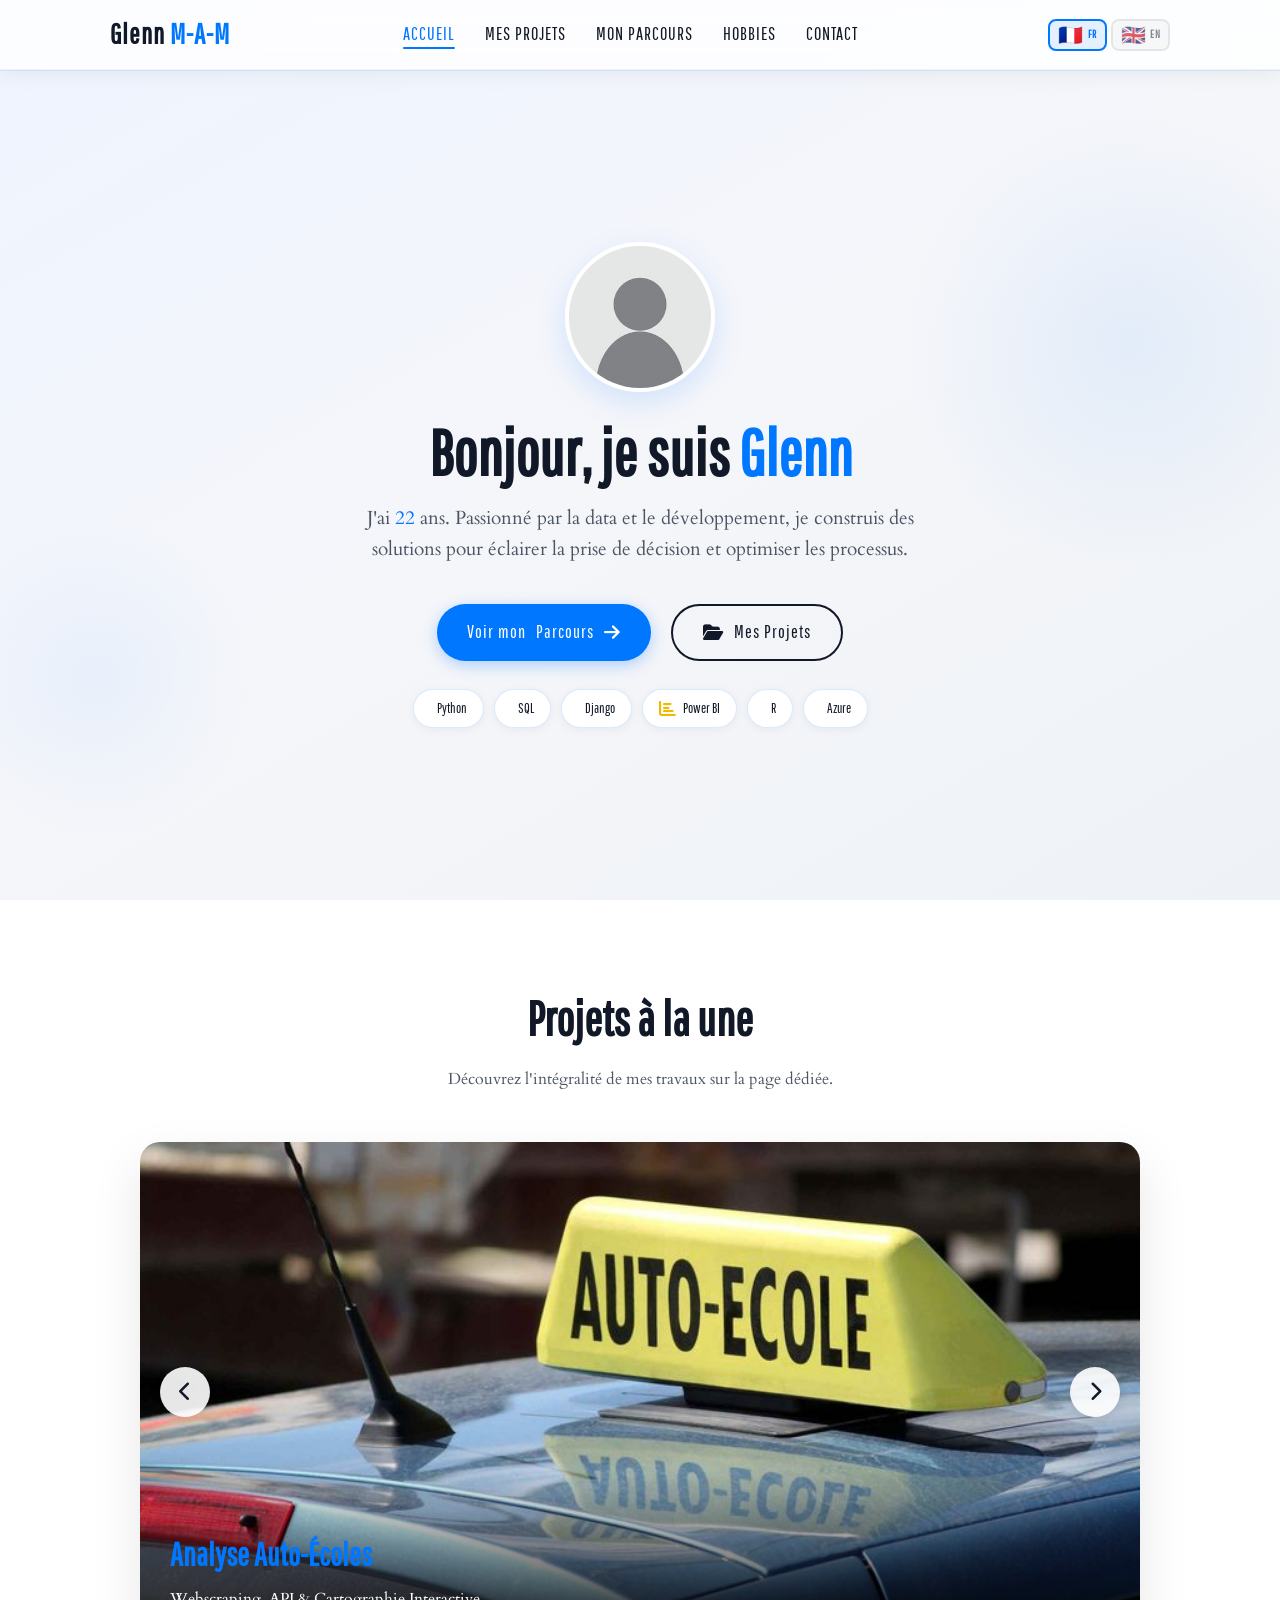
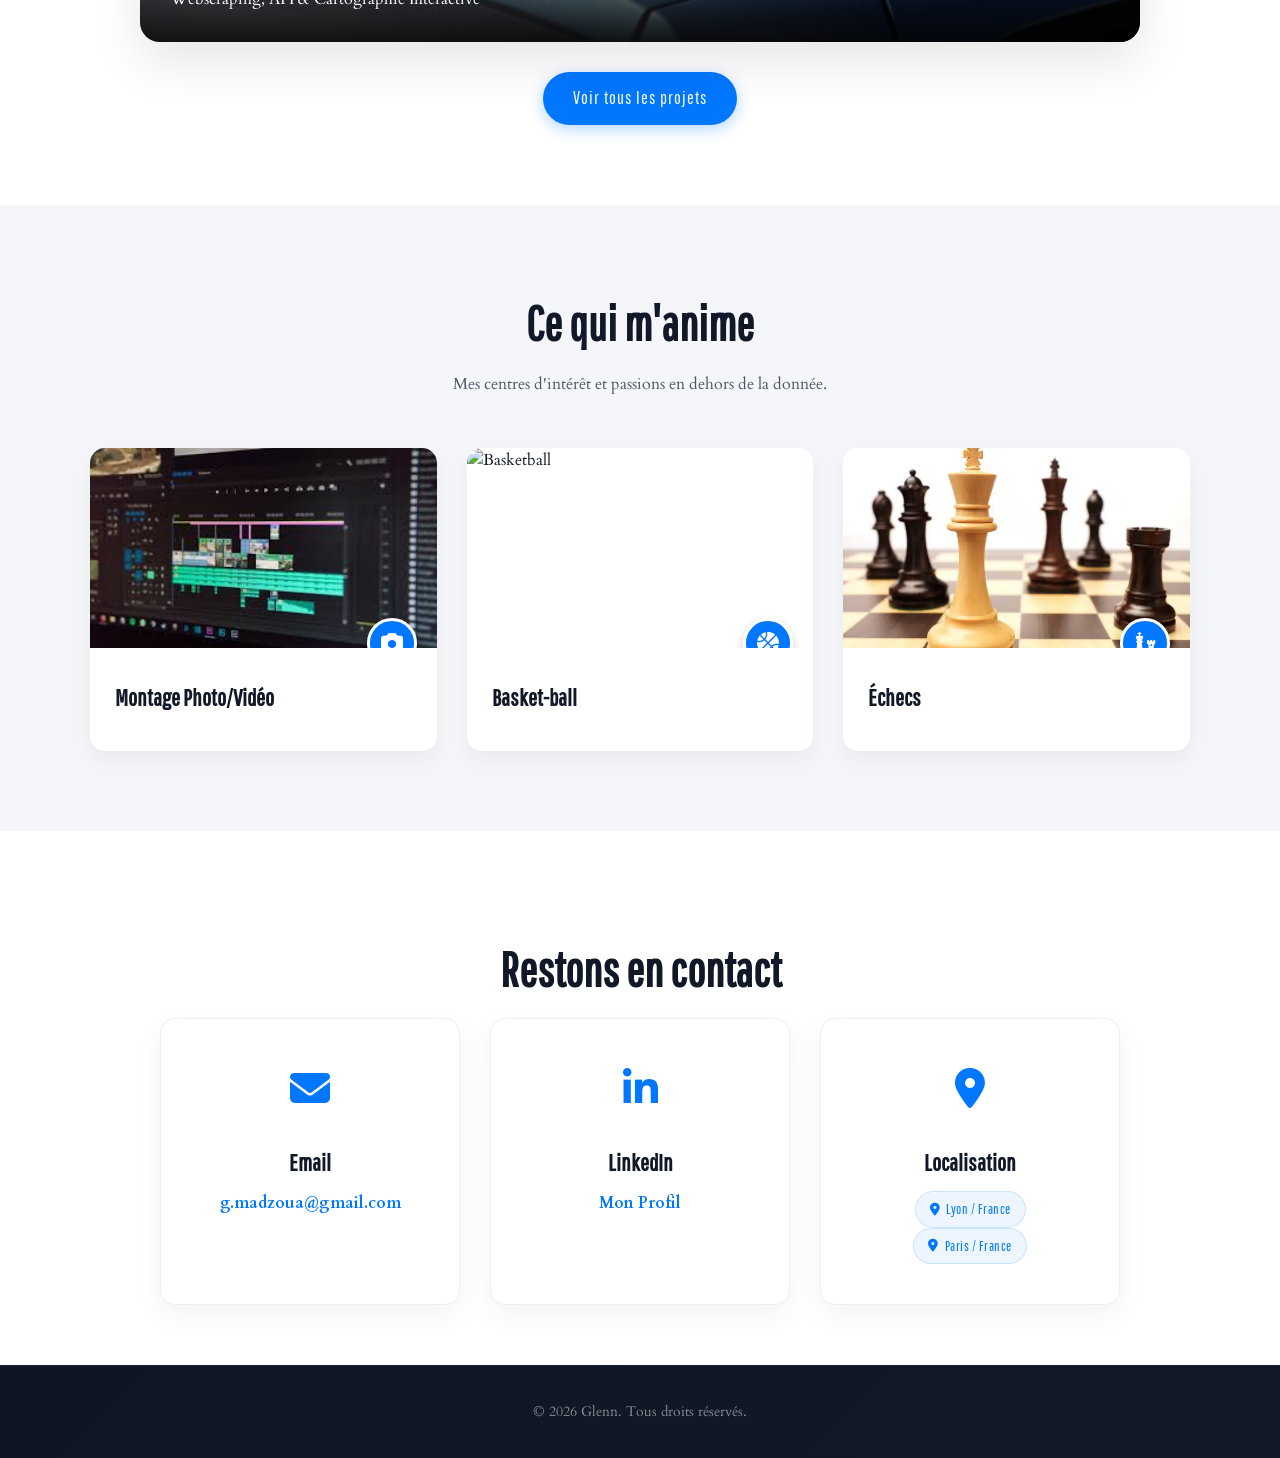
==== commit 57e01429: "Update index.html maj localisation + mail" ====
--- a/index.html
+++ b/index.html
@@ -217,7 +217,7 @@
                 <div class="contact-card">
                     <div class="icon-box"><i class="fa-solid fa-envelope"></i></div>
                     <h3 data-i18n="contact.email.label">Email</h3>
-                    <a href="mailto:glenn.madzou-a-miere@univ-lyon3.fr" class="contact-link">glenn.madzou-a-miere@univ-lyon3.fr</a>
+                    <a href="mailto:g.madzoua@gmail.com" class="contact-link">g.madzoua@gmail.com</a>
                 </div> 
                 <div class="contact-card">
                     <div class="icon-box"><i class="fa-brands fa-linkedin-in"></i></div>
@@ -232,6 +232,10 @@
                         <i class="fa-solid fa-location-dot"></i>
                         <span>Lyon / France</span>
                     </a>
+                    <a href="https://share.google/5uQ5yOItN16KvZ741" target="_blank" class="location-link">
+                        <i class="fa-solid fa-location-dot"></i>
+                        <span>Paris / France</span>
+                    </a>
                 </div>
 
             </div> 
@@ -246,4 +250,4 @@
     <script src="./js/main.js"></script>
     <script src="./js/age.js"></script>
 </body>
-</html>+</html>
--- a/css/global.css
+++ b/css/global.css
@@ -771,15 +771,15 @@
 }
 
 .lang-btn {
-    background: none;
-    border: 2px solid transparent;
+    background: rgba(0,0,0,0.04);
+    border: 2px solid rgba(0,0,0,0.1);
     border-radius: 8px;
     cursor: pointer;
-    font-size: 22px;
+    font-size: 20px;
     line-height: 1;
-    padding: 3px 6px;
-    opacity: 0.45;
-    transition: opacity 0.2s ease, border-color 0.2s ease, transform 0.2s ease;
+    padding: 4px 8px;
+    opacity: 0.7;
+    transition: opacity 0.2s ease, border-color 0.2s ease, transform 0.2s ease, background 0.2s ease;
     display: flex;
     align-items: center;
     gap: 4px;
@@ -789,14 +789,17 @@
 }
 
 .lang-btn:hover {
-    opacity: 0.75;
-    transform: scale(1.1);
+    opacity: 1;
+    transform: scale(1.08);
+    background: rgba(0,119,255,0.07);
+    border-color: rgba(0,119,255,0.3);
 }
 
 .lang-btn.active {
     opacity: 1;
     border-color: var(--primary);
-    background: rgba(0, 119, 255, 0.07);
+    background: rgba(0, 119, 255, 0.1);
+    color: var(--primary);
 }
 
 .lang-btn .lang-code {
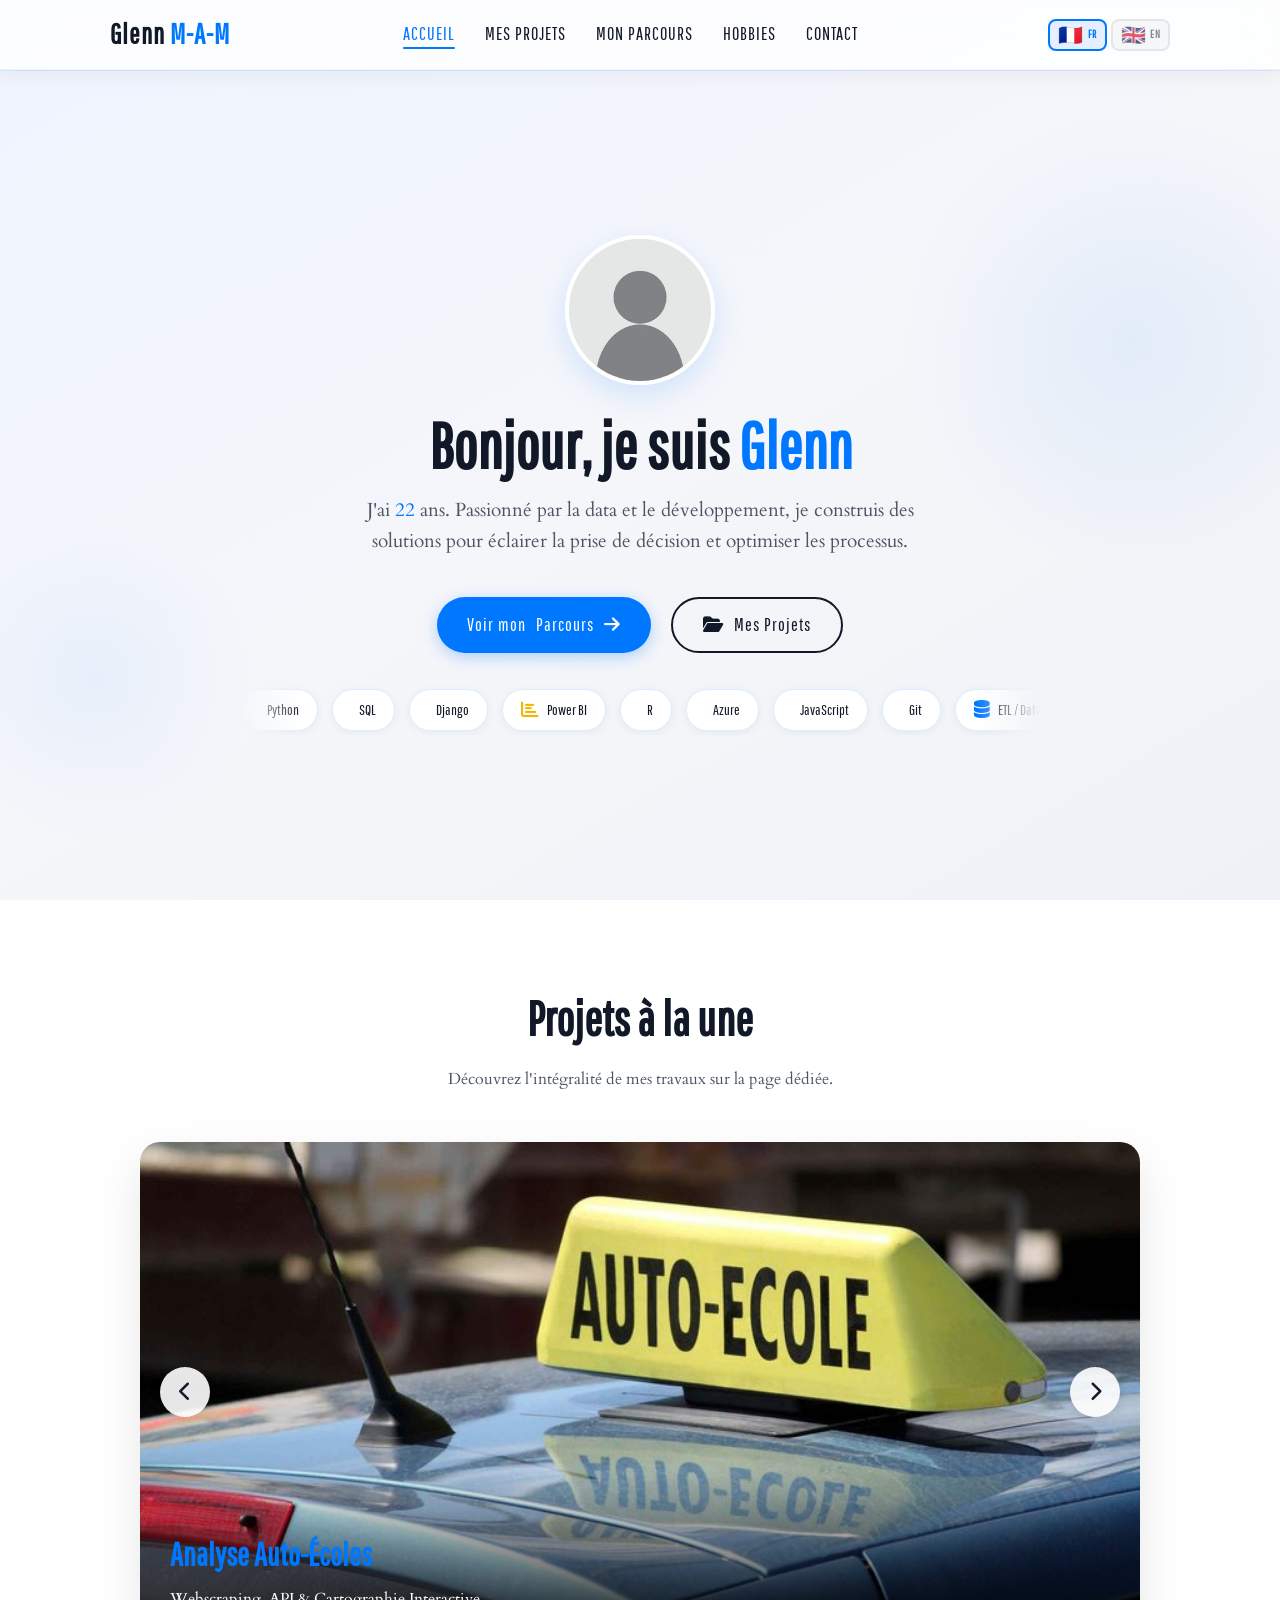
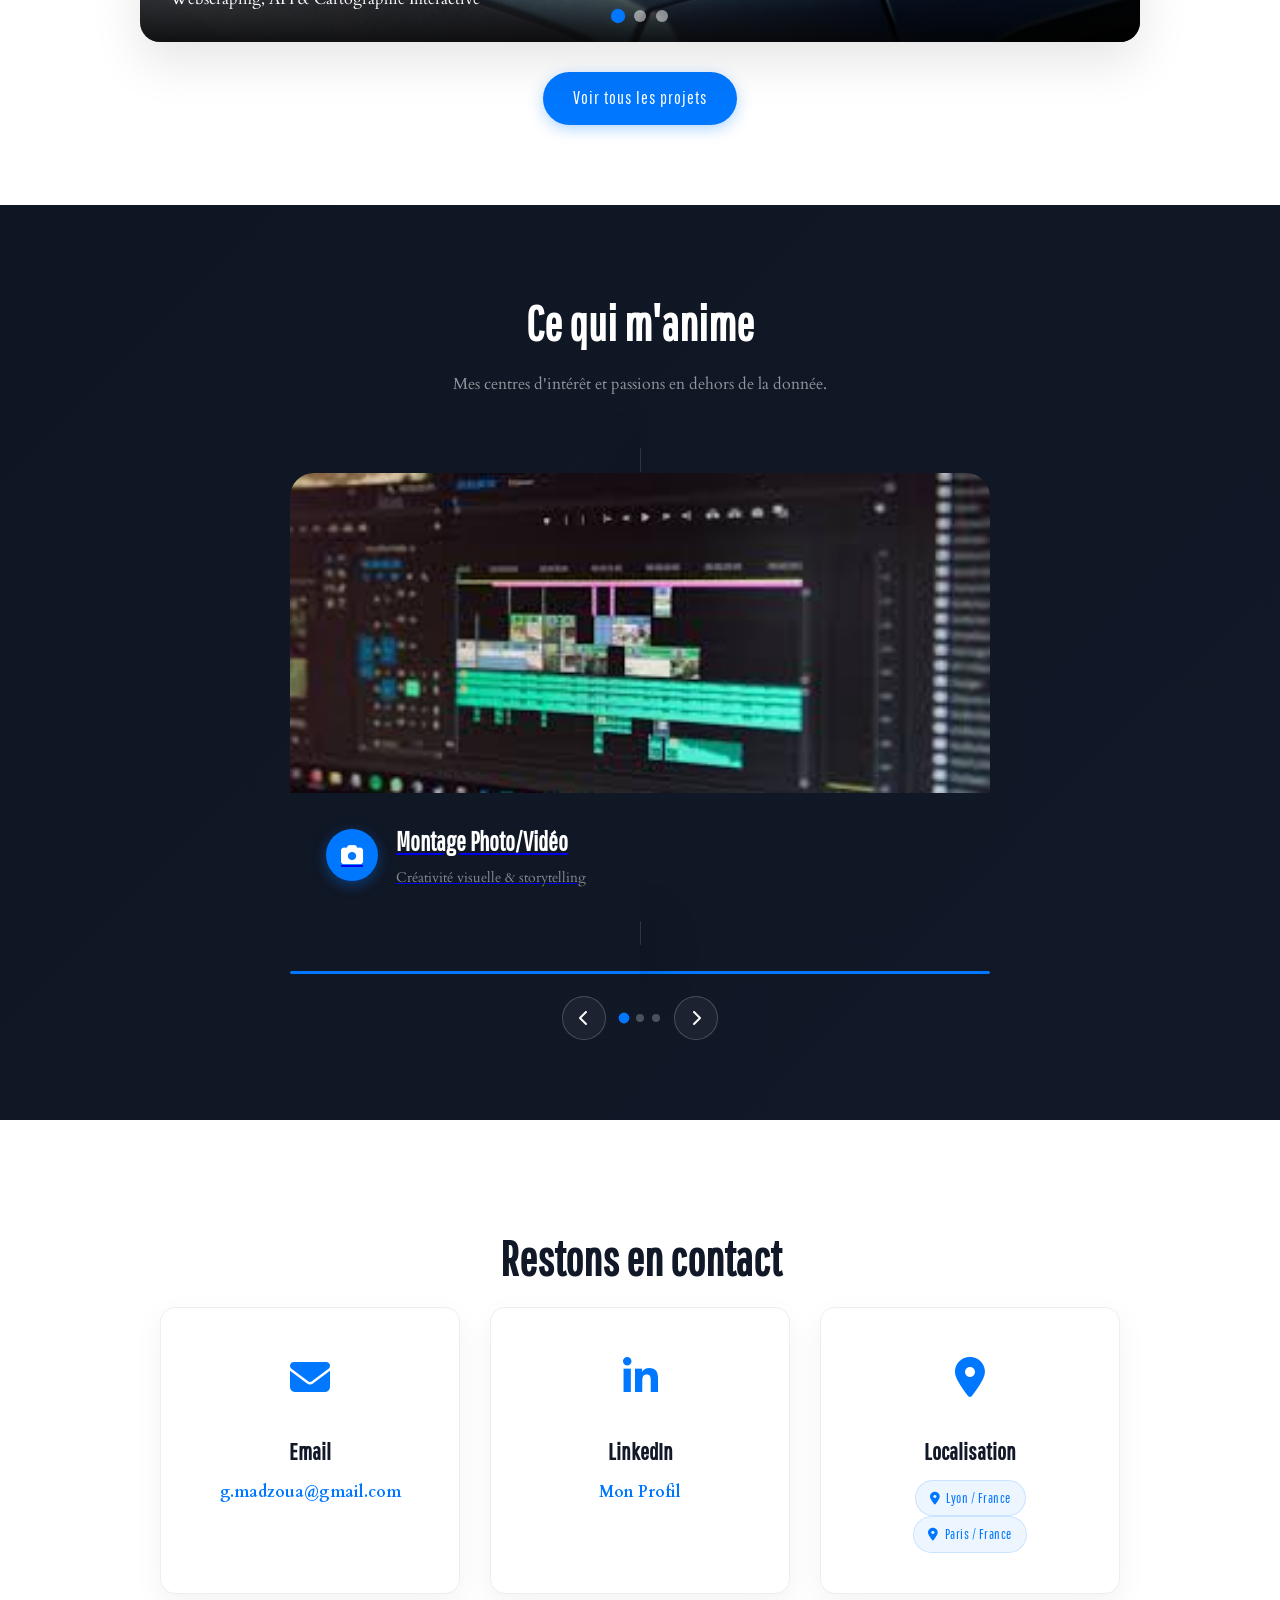
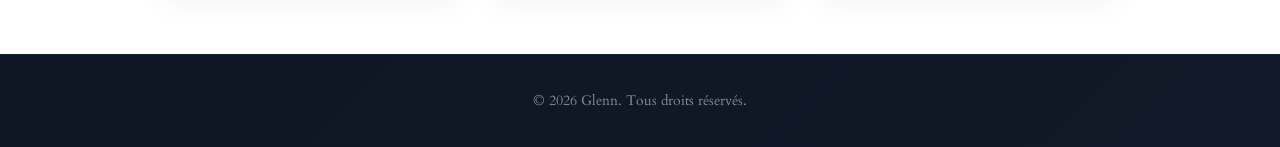
==== commit 18f78946: "feat: skills ticker, projets auto-slide, hobbies carousel unique" ====
--- a/index.html
+++ b/index.html
@@ -10,34 +10,192 @@
     <link rel="stylesheet" href="https://cdn.jsdelivr.net/gh/devicons/devicon@v2.16.0/devicon.min.css">
     <link rel="stylesheet" href="./css/global.css">
     <style>
-        /* Skill badges in hero */
-        .hero-skills {
-            display: flex;
-            flex-wrap: wrap;
-            justify-content: center;
-            gap: 10px;
-            margin-top: 28px;
+        /* ===== SKILLS TICKER (scrolling banner) ===== */
+        .skills-ticker-wrap {
+            width: 100%;
+            overflow: hidden;
+            margin-top: 32px;
+            padding: 4px 0;
+            /* fade edges */
+            -webkit-mask-image: linear-gradient(to right, transparent 0%, black 8%, black 92%, transparent 100%);
+            mask-image: linear-gradient(to right, transparent 0%, black 8%, black 92%, transparent 100%);
+        }
+        .skills-ticker-track {
+            display: flex;
+            gap: 14px;
+            width: max-content;
+            animation: tickerScroll 28s linear infinite;
+        }
+        .skills-ticker-wrap:hover .skills-ticker-track {
+            animation-play-state: paused;
+        }
+        @keyframes tickerScroll {
+            0%   { transform: translateX(0); }
+            100% { transform: translateX(-50%); }
         }
         .skill-badge {
             display: inline-flex;
             align-items: center;
-            gap: 7px;
-            padding: 7px 16px;
+            gap: 8px;
+            padding: 8px 18px;
             background: var(--white);
-            border: 1px solid rgba(0,119,255,0.15);
+            border: 1.5px solid rgba(0,119,255,0.13);
             border-radius: 30px;
             font-family: var(--font-title);
-            font-size: 14px;
+            font-size: 15px;
             color: var(--dark);
+            white-space: nowrap;
             box-shadow: 0 2px 10px rgba(0,0,0,0.05);
             transition: transform 0.2s ease, box-shadow 0.2s ease, border-color 0.2s ease;
-        }
-        .skill-badge i { font-size: 17px; }
+            cursor: default;
+            user-select: none;
+        }
+        .skill-badge i { font-size: 18px; }
         .skill-badge:hover {
             transform: translateY(-3px);
-            box-shadow: 0 8px 20px rgba(0,119,255,0.12);
-            border-color: rgba(0,119,255,0.35);
-        }
+            box-shadow: 0 8px 20px rgba(0,119,255,0.14);
+            border-color: rgba(0,119,255,0.38);
+        }
+
+        /* ===== HOBBIES CAROUSEL ===== */
+        .hobby-carousel-section {
+            padding: 80px 20px;
+            background: linear-gradient(135deg, #0f1623 0%, #111827 100%);
+            text-align: center;
+        }
+        .hobby-carousel-section .section-title { color: #fff; }
+        .hobby-carousel-section .section-subtitle { color: rgba(255,255,255,0.55); margin-bottom: 50px; }
+
+        .hobby-carousel-container {
+            position: relative;
+            max-width: 700px;
+            margin: 0 auto;
+        }
+
+        .hobby-slide {
+            display: none;
+            animation: hobbyFadeIn 0.5s ease;
+        }
+        .hobby-slide.active { display: block; }
+        @keyframes hobbyFadeIn {
+            from { opacity: 0; transform: translateY(14px); }
+            to   { opacity: 1; transform: translateY(0); }
+        }
+
+        .hobby-card-unique {
+            background: rgba(255,255,255,0.04);
+            border: 1px solid rgba(255,255,255,0.10);
+            border-radius: 24px;
+            overflow: hidden;
+            box-shadow: 0 20px 60px rgba(0,0,0,0.45);
+            backdrop-filter: blur(6px);
+        }
+
+        .hobby-card-unique .hcu-img {
+            width: 100%;
+            height: 320px;
+            object-fit: cover;
+            display: block;
+            border-radius: 24px 24px 0 0;
+            transition: transform 0.6s ease;
+        }
+        .hobby-card-unique:hover .hcu-img { transform: scale(1.04); }
+
+        .hcu-body {
+            padding: 28px 36px 32px;
+            display: flex;
+            align-items: center;
+            gap: 18px;
+        }
+        .hcu-icon {
+            width: 52px;
+            height: 52px;
+            border-radius: 50%;
+            background: var(--primary);
+            display: flex;
+            align-items: center;
+            justify-content: center;
+            font-size: 22px;
+            color: #fff;
+            flex-shrink: 0;
+            box-shadow: 0 4px 14px rgba(0,119,255,0.4);
+        }
+        .hcu-text { text-align: left; }
+        .hcu-text h3 {
+            font-family: var(--font-title);
+            font-size: 26px;
+            color: #fff;
+            margin-bottom: 4px;
+        }
+        .hcu-text p {
+            font-size: 14px;
+            color: rgba(255,255,255,0.5);
+        }
+
+        /* Progress bar */
+        .hobby-progress-bar {
+            height: 3px;
+            background: rgba(255,255,255,0.1);
+            border-radius: 2px;
+            margin: 24px auto 0;
+            max-width: 700px;
+            overflow: hidden;
+        }
+        .hobby-progress-fill {
+            height: 100%;
+            background: var(--primary);
+            border-radius: 2px;
+            width: 0%;
+            transition: width linear;
+        }
+
+        /* Arrows */
+        .hobby-arrows {
+            display: flex;
+            justify-content: center;
+            gap: 14px;
+            margin-top: 22px;
+        }
+        .hobby-arrow-btn {
+            width: 44px;
+            height: 44px;
+            border-radius: 50%;
+            border: 1.5px solid rgba(255,255,255,0.2);
+            background: rgba(255,255,255,0.05);
+            color: #fff;
+            font-size: 16px;
+            cursor: pointer;
+            display: flex;
+            align-items: center;
+            justify-content: center;
+            transition: background 0.25s, border-color 0.25s, transform 0.2s;
+        }
+        .hobby-arrow-btn:hover {
+            background: var(--primary);
+            border-color: var(--primary);
+            transform: scale(1.1);
+        }
+
+        /* Dots */
+        .hobby-dots {
+            display: flex;
+            justify-content: center;
+            gap: 8px;
+            margin-top: 18px;
+        }
+        .hobby-dot {
+            width: 8px;
+            height: 8px;
+            border-radius: 50%;
+            background: rgba(255,255,255,0.25);
+            cursor: pointer;
+            transition: background 0.3s, transform 0.3s;
+        }
+        .hobby-dot.active {
+            background: var(--primary);
+            transform: scale(1.35);
+        }
+
         /* Modernized contact card */
         .contact-card {
             position: relative;
@@ -100,13 +258,32 @@
                     <i class="fa-solid fa-folder-open"></i> Mes Projets
                 </a>
             </div>
-            <div class="hero-skills">
-                <span class="skill-badge"><i class="devicon-python-plain colored"></i> Python</span>
-                <span class="skill-badge"><i class="devicon-postgresql-plain colored"></i> SQL</span>
-                <span class="skill-badge"><i class="devicon-django-plain colored"></i> Django</span>
-                <span class="skill-badge"><i class="fa-solid fa-chart-bar" style="color:#f2b700"></i> Power BI</span>
-                <span class="skill-badge"><i class="devicon-r-plain colored"></i> R</span>
-                <span class="skill-badge"><i class="devicon-azure-plain colored"></i> Azure</span>
+            <!-- ===== SKILLS TICKER ===== -->
+            <div class="skills-ticker-wrap" aria-label="Compétences techniques">
+                <div class="skills-ticker-track" id="skillsTrack">
+                    <!-- Série 1 -->
+                    <span class="skill-badge"><i class="devicon-python-plain colored"></i> Python</span>
+                    <span class="skill-badge"><i class="devicon-postgresql-plain colored"></i> SQL</span>
+                    <span class="skill-badge"><i class="devicon-django-plain colored"></i> Django</span>
+                    <span class="skill-badge"><i class="fa-solid fa-chart-bar" style="color:#f2b700"></i> Power BI</span>
+                    <span class="skill-badge"><i class="devicon-r-plain colored"></i> R</span>
+                    <span class="skill-badge"><i class="devicon-azure-plain colored"></i> Azure</span>
+                    <span class="skill-badge"><i class="devicon-javascript-plain colored"></i> JavaScript</span>
+                    <span class="skill-badge"><i class="devicon-git-plain colored"></i> Git</span>
+                    <span class="skill-badge"><i class="fa-solid fa-database" style="color:#0077ff"></i> ETL / Data</span>
+                    <span class="skill-badge"><i class="devicon-html5-plain colored"></i> HTML / CSS</span>
+                    <!-- Série 2 — copie exacte pour le seamless loop -->
+                    <span class="skill-badge"><i class="devicon-python-plain colored"></i> Python</span>
+                    <span class="skill-badge"><i class="devicon-postgresql-plain colored"></i> SQL</span>
+                    <span class="skill-badge"><i class="devicon-django-plain colored"></i> Django</span>
+                    <span class="skill-badge"><i class="fa-solid fa-chart-bar" style="color:#f2b700"></i> Power BI</span>
+                    <span class="skill-badge"><i class="devicon-r-plain colored"></i> R</span>
+                    <span class="skill-badge"><i class="devicon-azure-plain colored"></i> Azure</span>
+                    <span class="skill-badge"><i class="devicon-javascript-plain colored"></i> JavaScript</span>
+                    <span class="skill-badge"><i class="devicon-git-plain colored"></i> Git</span>
+                    <span class="skill-badge"><i class="fa-solid fa-database" style="color:#0077ff"></i> ETL / Data</span>
+                    <span class="skill-badge"><i class="devicon-html5-plain colored"></i> HTML / CSS</span>
+                </div>
             </div>
         </div>
     </header>
@@ -166,45 +343,68 @@
         </div>
     </section>
 
-    <section class="hobbies-section" id="hobbies">
-        <div class="hobbies-container">
-            <h2 class="section-title" data-i18n="index.hobbies.title">Ce qui m'anime</h2>
-            <p class="section-subtitle" data-i18n="index.hobbies.subtitle">Mes centres d'intérêt et passions en dehors de la donnée.</p>
-            
-            <div class="hobbies-grid">
-                
-                <a href="hobbies.html#montage" class="hobby-card">
-                    <div class="hobby-img-box">
-                        <img src="image/montage.jpg" alt="Montage Vidéo">
-                        <div class="hobby-icon"><i class="fa-solid fa-camera"></i></div>
-                    </div>
-                    <div class="hobby-content">
-                        <h3 data-i18n="index.hobbies.video">Montage Photo/Vidéo</h3>
+    <section class="hobby-carousel-section" id="hobbies">
+        <h2 class="section-title" data-i18n="index.hobbies.title">Ce qui m'anime</h2>
+        <p class="section-subtitle" data-i18n="index.hobbies.subtitle">Mes centres d'intérêt et passions en dehors de la donnée.</p>
+
+        <div class="hobby-carousel-container">
+
+            <!-- Slide 1 : Montage -->
+            <div class="hobby-slide active" data-href="hobbies.html#montage">
+                <a href="hobbies.html#montage" class="hobby-card-unique">
+                    <img class="hcu-img" src="image/montage.jpg" alt="Montage Vidéo">
+                    <div class="hcu-body">
+                        <div class="hcu-icon"><i class="fa-solid fa-camera"></i></div>
+                        <div class="hcu-text">
+                            <h3 data-i18n="index.hobbies.video">Montage Photo/Vidéo</h3>
+                            <p data-i18n="index.hobbies.video.sub">Créativité visuelle &amp; storytelling</p>
+                        </div>
                     </div>
                 </a>
-
-                <a href="hobbies.html#basket" class="hobby-card">
-                    <div class="hobby-img-box">
-                        <img src="https://images.unsplash.com/photo-1546519638-68e109498ffc?ixlib=rb-4.0.3&auto=format&fit=crop&w=800&q=80" alt="Basketball">
-                        <div class="hobby-icon"><i class="fa-solid fa-basketball"></i></div>
-                    </div>
-                    <div class="hobby-content">
-                        <h3 data-i18n="index.hobbies.basket">Basket-ball</h3>
+            </div>
+
+            <!-- Slide 2 : Basket -->
+            <div class="hobby-slide" data-href="hobbies.html#basket">
+                <a href="hobbies.html#basket" class="hobby-card-unique">
+                    <img class="hcu-img" src="https://images.unsplash.com/photo-1546519638-68e109498ffc?ixlib=rb-4.0.3&auto=format&fit=crop&w=800&q=80" alt="Basketball">
+                    <div class="hcu-body">
+                        <div class="hcu-icon"><i class="fa-solid fa-basketball"></i></div>
+                        <div class="hcu-text">
+                            <h3 data-i18n="index.hobbies.basket">Basket-ball</h3>
+                            <p data-i18n="index.hobbies.basket.sub">Esprit d'équipe &amp; compétition</p>
+                        </div>
                     </div>
                 </a>
-                
-                <a href="hobbies.html#echecs" class="hobby-card">
-                    <div class="hobby-img-box">
-                        <img src="./image/echecsIndex.webp" alt="Echecs">
-                        <div class="hobby-icon"><i class="fa-solid fa-chess"></i></div>
-                    </div>
-                    <div class="hobby-content">
-                        <h3 data-i18n="index.hobbies.chess">Échecs</h3>
+            </div>
+
+            <!-- Slide 3 : Échecs -->
+            <div class="hobby-slide" data-href="hobbies.html#echecs">
+                <a href="hobbies.html#echecs" class="hobby-card-unique">
+                    <img class="hcu-img" src="./image/echecsIndex.webp" alt="Échecs">
+                    <div class="hcu-body">
+                        <div class="hcu-icon"><i class="fa-solid fa-chess"></i></div>
+                        <div class="hcu-text">
+                            <h3 data-i18n="index.hobbies.chess">Échecs</h3>
+                            <p data-i18n="index.hobbies.chess.sub">Stratégie &amp; anticipation</p>
+                        </div>
                     </div>
                 </a>
-
-               
-            </div>
+            </div>
+
+        </div>
+
+        <!-- Progress bar -->
+        <div class="hobby-progress-bar"><div class="hobby-progress-fill" id="hobbyProgressFill"></div></div>
+
+        <!-- Arrows + dots -->
+        <div class="hobby-arrows">
+            <button class="hobby-arrow-btn" id="hobbyPrev" aria-label="Précédent">
+                <i class="fa-solid fa-chevron-left"></i>
+            </button>
+            <div class="hobby-dots" id="hobbyDots"></div>
+            <button class="hobby-arrow-btn" id="hobbyNext" aria-label="Suivant">
+                <i class="fa-solid fa-chevron-right"></i>
+            </button>
         </div>
     </section>
 
